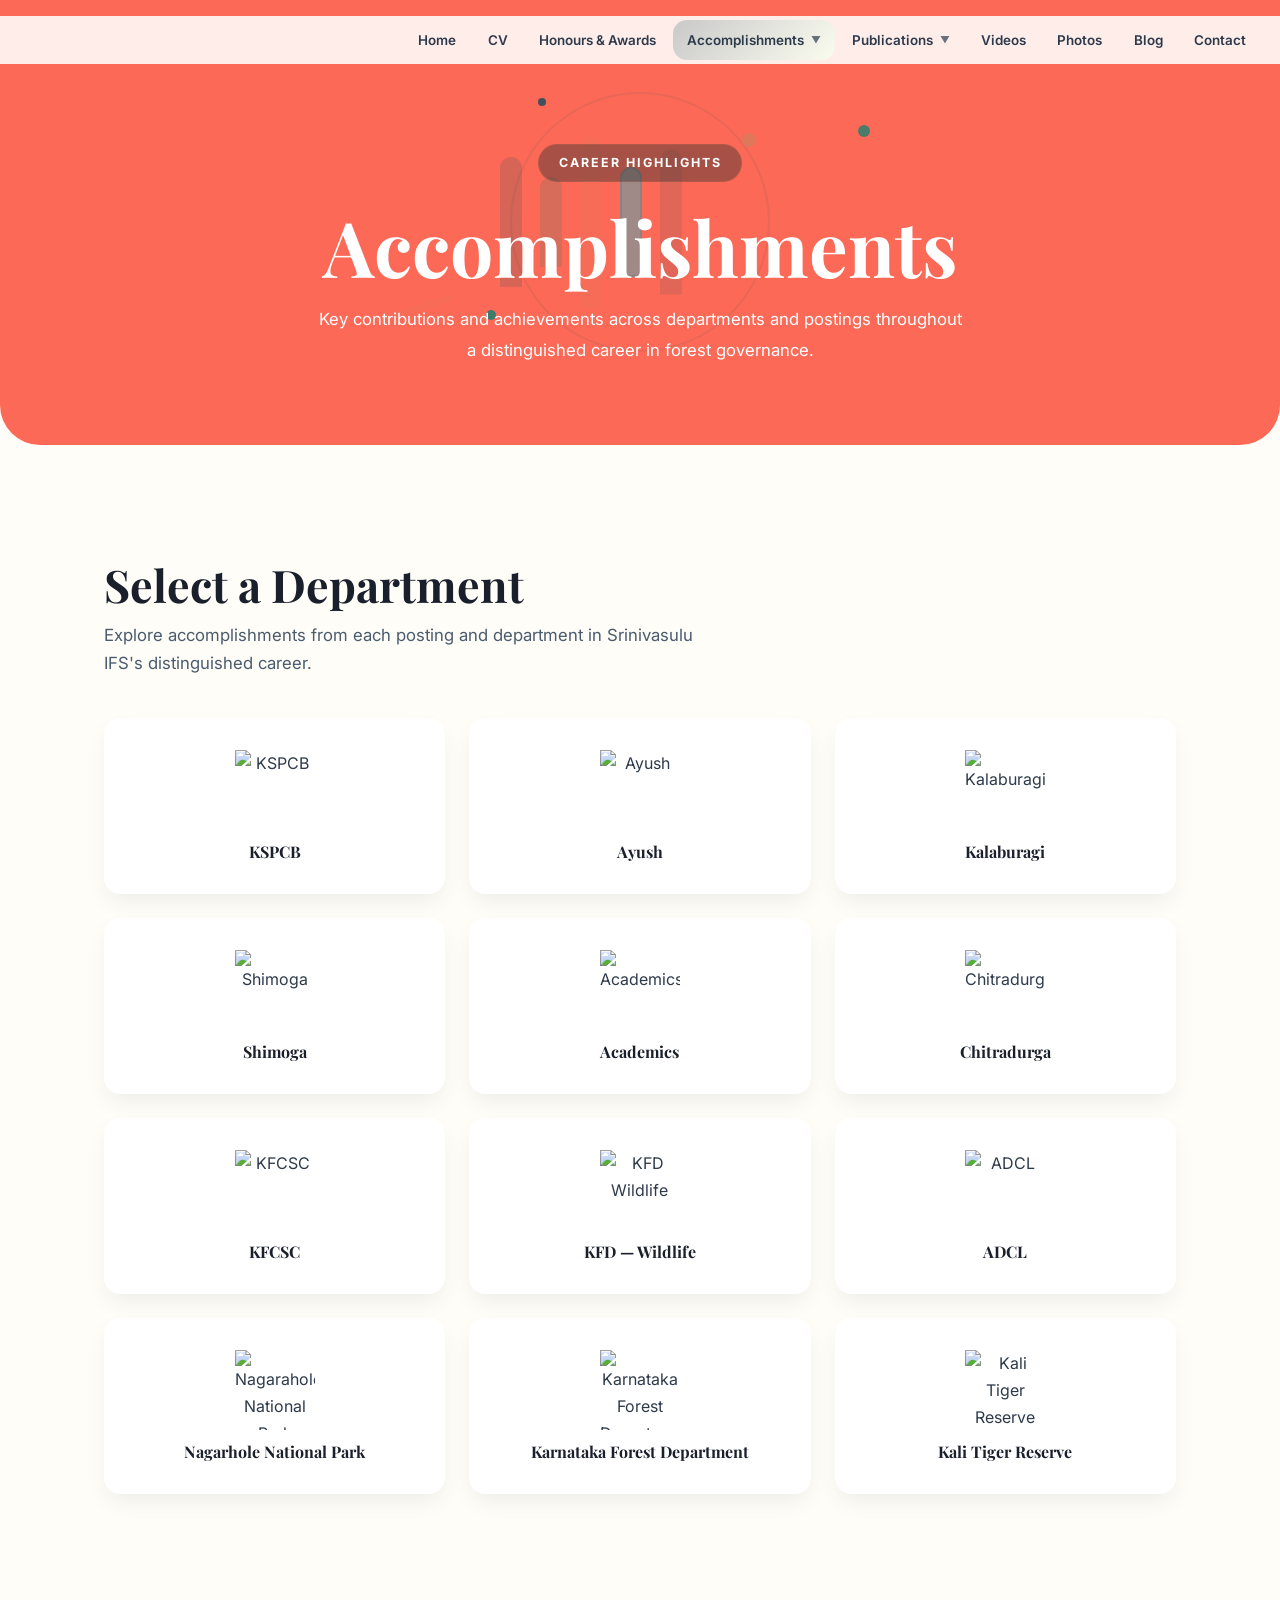
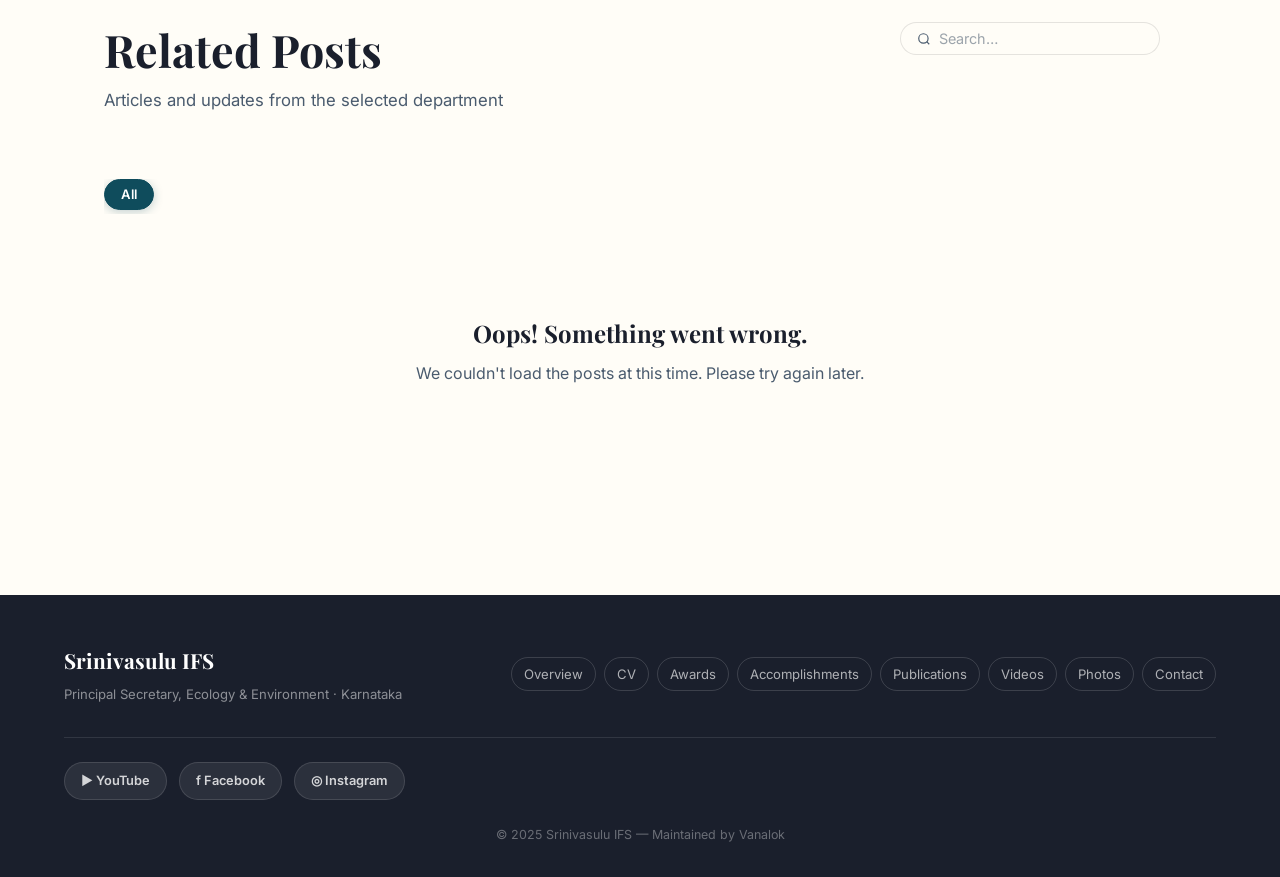
==== accomplishments.html @ c309b33c "Refactor project structure and optimize static assets" ====
<!DOCTYPE html>
<html lang="en">
<head>
<meta charset="UTF-8">
<meta name="viewport" content="width=device-width,initial-scale=1">
<title>Accomplishments — Srinivasulu IFS</title>
<meta name="description" content="Key accomplishments and contributions of Srinivasulu IFS across departments including KFD, AYUSH, KSPCB, and Kali Tiger Reserve.">
<link rel="preconnect" href="https://fonts.googleapis.com">
<link rel="preconnect" href="https://fonts.gstatic.com" crossorigin>
<link href="https://fonts.googleapis.com/css2?family=Inter:opsz,wght@14..32,300;14..32,400;14..32,600;14..32,700&family=Playfair+Display:wght@400;600;700;800&display=swap" rel="stylesheet">
<link rel="stylesheet" href="style.css">
<link rel="stylesheet" href="blog-shared.css">
<style>
/* ── PAGE HERO ─────────────────────────────────────── */
.page-hero {
  position: relative;
  background: var(--cream);
  background-color: var(--sdg-5);
  padding: 9rem 5vw 5rem;
  overflow: hidden;
  border-bottom-left-radius: 40px;
  border-bottom-right-radius: 40px;
  margin-bottom: 2rem;

  display: flex;
  align-items: center;
  justify-content: center;
  text-align: center;
}

/* Content */
.hero-content {
  position: relative;
  z-index: 5;
  max-width: 760px;
  width: 100%;
}

.hero-badge {
  display: inline-block;
  background: rgba(48, 48, 48, 0.411);
  color: white;
  padding: 0.45rem 1.2rem;
  border-radius: 30px;
  font-size: 0.78rem;
  font-weight: 700;
  letter-spacing: 2px;
  text-transform: uppercase;
  margin-bottom: 1.4rem;
  border: 1px solid rgba(217, 122, 92, 0.2);
}

.page-hero h1 {
  font-size: clamp(3rem, 6vw, 5rem);
  color: rgb(255, 255, 255);
  margin-bottom: 1rem;
  line-height: 1.1;
}

.page-hero p {
  color: rgb(255, 255, 255);
  max-width: 650px;
  margin: 0 auto;
  font-size: 1.05rem;
  line-height: 1.8;
}

/* ── Decorative Background ─────────────────────────── */
.hero-decoration {
  position: absolute;
  inset: 0;
  z-index: 1;
  pointer-events: none;
}

/* Center soft circle */
.deco-baseline {
  position: absolute;
  width: 260px;
  height: 260px;
  border: 2px solid rgba(15, 76, 92, 0.08);
  border-radius: 50%;
  top: 50%;
  left: 50%;
  transform: translate(-50%, -50%);
}

/* Bars */
.deco-bar {
  position: absolute;
  bottom: 50%;
  left: 50%;
  width: 22px;
  border-radius: 20px 20px 0 0;
  transform-origin: bottom;
  opacity: 0.9;
}

/* Individual bars */
.deco-bar-a {
  height: 130px;
  background: rgba(15, 76, 92, 0.18);
  transform: translate(-140px, 50%);
}

.deco-bar-b {
  height: 90px;
  background: rgba(30, 127, 110, 0.18);
  transform: translate(-100px, 50%);
}

.deco-bar-c {
  height: 170px;
  background: rgba(217, 122, 92, 0.18);
  transform: translate(-60px, 50%);
}

.deco-bar-d {
  height: 110px;
  background: rgba(145, 145, 145, 0.95);
  border: 2px solid rgba(15, 76, 92, 0.15);
  transform: translate(-20px, 50%);
}

.deco-bar-e {
  height: 145px;
  background: rgba(15, 76, 92, 0.12);
  transform: translate(20px, 50%);
}

/* Dots */
.deco-dot-top {
  position: absolute;
  border-radius: 50%;
}

.deco-dot-top-a {
  width: 14px;
  height: 14px;
  background: rgba(217, 122, 92, 0.85);
  top: 30%;
  left: 58%;
}

.deco-dot-top-b {
  width: 10px;
  height: 10px;
  background: rgba(30, 127, 110, 0.85);
  bottom: 28%;
  left: 38%;
}

.deco-dot-top-c {
  width: 8px;
  height: 8px;
  background: rgba(15, 76, 92, 0.8);
  top: 22%;
  left: 42%;
}

/* Accent line */
.deco-accent-line {
  position: absolute;
  width: 70px;
  height: 6px;
  background: rgba(217, 122, 92, 0.2);
  border-radius: 20px;
  bottom: 30%;
  left: 30%;
  transform: rotate(-18deg);
}

.deco-accent-dot {
  position: absolute;
  width: 12px;
  height: 12px;
  background: rgba(30, 127, 110, 0.8);
  border-radius: 50%;
  top: 28%;
  right: 32%;
}

/* Mobile */
@media (max-width: 900px) {
  .deco-baseline {
    width: 180px;
    height: 180px;
  }

  .deco-bar {
    width: 16px;
  }

  .deco-bar-a {
    height: 90px;
    transform: translate(-90px, 50%);
  }

  .deco-bar-b {
    height: 65px;
    transform: translate(-60px, 50%);
  }

  .deco-bar-c {
    height: 120px;
    transform: translate(-30px, 50%);
  }

  .deco-bar-d {
    height: 75px;
    transform: translate(0px, 50%);
  }

  .deco-bar-e {
    height: 100px;
    transform: translate(30px, 50%);
  }
}

/* ── Cards Section ─────────────────────────────────── */
.cards-section {
  padding: 5rem 0;
  background: var(--cream);
}

.dept-grid {
  display: grid;
  grid-template-columns: repeat(3, 1fr);
  gap: 1.5rem;
  margin-top: 2.5rem;
}

.dept-card {
  background: var(--white);
  border-radius: var(--radius-md);
  box-shadow: var(--shadow-md);
  padding: 2rem 1.5rem;
  text-align: center;
  transition: transform 0.3s, box-shadow 0.3s;
  display: flex;
  flex-direction: column;
  align-items: center;
  gap: 0.75rem;
  cursor: pointer;
  text-decoration: none;
  color: inherit;
  position: relative;
  overflow: hidden;
}

.dept-card::after {
  content: '→';
  position: absolute;
  bottom: 1rem;
  right: 1.25rem;
  color: var(--teal-mid);
  font-size: 1.1rem;
  opacity: 0;
  transform: translateX(-6px);
  transition: 0.3s;
}

.dept-card:hover {
  transform: translateY(-4px);
  box-shadow: var(--shadow-lg);
}

.dept-card:hover::after {
  opacity: 1;
  transform: translateX(0);
}

.dept-logo {
  width: 80px;
  height: 80px;
  object-fit: contain;
}

.dept-card h3 {
  font-size: 1rem;
  color: var(--charcoal);
  margin: 0;
}

/* Responsive */
@media (max-width: 900px) {
  .dept-grid {
    grid-template-columns: repeat(2, 1fr);
  }
}

@media (max-width: 500px) {
  .dept-grid {
    grid-template-columns: 1fr;
  }
}
</style>
</head>
<body>
<div id="page-loader"><div class="loader-dot"></div><div class="loader-dot"></div><div class="loader-dot"></div></div>

<!-- Navigation -->
<div class="nav-wrapper">
  <nav>
    <a href="index.html" class="nav-logo">
      <div class="" style="display: none;">
        <span class="logo-name">Srinivasulu IFS</span>
        <span class="logo-sub">Indian Forest Service</span>
      </div>
    </a>
    <ul class="nav-links">
      <li><a href="index.html">Home</a></li>
      <li><a href="cv.html">CV</a></li>
      <li><a href="awards.html">Honours &amp; Awards</a></li>
      <li class="dropdown">
        <a href="accomplishments.html">Accomplishments</a>
        <ul class="dropdown-menu">
          <li><a href="accomplishments.html?category=kspcb#posts">KSPCB</a></li>
          <li><a href="accomplishments.html?category=ayush#posts">Ayush</a></li>
          <li><a href="accomplishments.html?category=karnataka-forest-department#posts">Karnataka Forest Department</a></li>
          <li><a href="accomplishments.html?category=kali-tiger-reserve#posts">Kali Tiger Reserve</a></li>
          <li><a href="accomplishments.html?category=nagarhole-national-park#posts">Nagarhole National Park</a></li>
          <li><a href="accomplishments.html?category=kalaburagi#posts">Kalaburagi</a></li>
          <li><a href="accomplishments.html?category=chitradurga#posts">Chitradurga</a></li>
          <li><a href="accomplishments.html?category=shimoga#posts">Shimoga</a></li>
          <li><a href="accomplishments.html?category=kfcsc#posts">KFCSC</a></li>
          <li><a href="accomplishments.html?category=academics#posts">Academics</a></li>
          <li><a href="accomplishments.html?category=adcl#posts">ADCL</a></li>
          <li><a href="accomplishments.html?category=ecology-environment#posts">Ecology &amp; Environment</a></li>
        </ul>
      </li>
      <li class="dropdown">
        <a href="publications.html">Publications</a>
        <ul class="dropdown-menu">
          <li><a href="publications.html?category=kspcb">KSPCB</a></li>
          <li><a href="publications.html?category=karnataka-forest-department">Karnataka Forest Department</a></li>
          <li><a href="publications.html?category=kali-tiger-reserve">Kali Tiger Reserve</a></li>
          <li><a href="publications.html?category=nagarhole-national-park">Nagarhole National Park</a></li>
          <li><a href="publications.html?category=academics">Academics</a></li>
          <li><a href="publications.html?category=adcl">ADCL</a></li>
          <li><a href="publications.html?category=ecology-environment">Ecology &amp; Environment</a></li>
        </ul>
      </li>
      <li><a href="videos.html">Videos</a></li>
      <li><a href="photos.html">Photos</a></li>
      <li><a href="blog.html" class="active">Blog</a></li>
      <li><a href="contact.html">Contact</a></li>
    </ul>
    <button class="hamburger" id="hamburger" aria-label="Open menu" aria-expanded="false" aria-controls="mobile-menu">
      <span></span><span></span><span></span>
    </button>
  </nav>
</div>
<div class="menu-overlay" id="menu-overlay" aria-hidden="true"></div>

<div class="mobile-menu" id="mobile-menu" role="dialog" aria-modal="true" aria-label="Navigation menu">
  <div class="drawer-header">
    <div class="drawer-logo">
      <span class="logo-name">Srinivasulu IFS</span>
      <span class="logo-sub">Indian Forest Service</span>
    </div>
    <button class="drawer-close" id="drawer-close" aria-label="Close menu">
      <svg viewBox="0 0 24 24" fill="none"><line x1="18" y1="6" x2="6" y2="18"/><line x1="6" y1="6" x2="18" y2="18"/></svg>
    </button>
  </div>
  <nav class="drawer-nav" aria-label="Mobile navigation">
    <span class="drawer-section-label">Navigation</span>
    <a href="index.html"><span class="dot"></span>Home</a>
    <a href="cv.html"><span class="dot"></span>CV</a>
    <a href="awards.html"><span class="dot"></span>Honours &amp; Awards</a>
    <a href="accomplishments.html"><span class="dot"></span>Accomplishments</a>
    <a href="publications.html"><span class="dot"></span>Publications</a>
    <a href="videos.html"><span class="dot"></span>Videos</a>
    <a href="photos.html"><span class="dot"></span>Photos</a>
    <a href="blog.html" class="active"><span class="dot"></span>Blog</a>
    <a href="contact.html"><span class="dot"></span>Contact</a>
  </nav>
</div>

<div class="page-hero">
  <div class="hero-content">
    <span class="hero-badge reveal">Career Highlights</span>
    <h1 class="reveal">Accomplishments</h1>
    <p class="reveal">Key contributions and achievements across departments and postings throughout a distinguished career in forest governance.</p>
  </div>
  <div class="hero-decoration reveal">
    <div class="deco-baseline"></div>
    <div class="deco-bar deco-bar-a"></div>
    <div class="deco-bar deco-bar-b"></div>
    <div class="deco-bar deco-bar-c"></div>
    <div class="deco-bar deco-bar-d"></div>
    <div class="deco-bar deco-bar-e"></div>
    <div class="deco-dot-top deco-dot-top-a"></div>
    <div class="deco-dot-top deco-dot-top-b"></div>
    <div class="deco-dot-top deco-dot-top-c"></div>
    <div class="deco-accent-line"></div>
    <div class="deco-accent-dot"></div>
  </div>
</div>

<section class="cards-section">
  <div class="container">
    <div class="reveal"><h2 class="section-title">Select a Department</h2><p class="section-subtitle">Explore accomplishments from each posting and department in Srinivasulu IFS's distinguished career.</p></div>
    <div class="dept-grid">
      <a href="?category=kspcb#posts" class="dept-card reveal" data-filter="KSPCB">
        <img src="https://static.wixstatic.com/media/f453f3_4ff3108d8f634e838fab62ca56fffc96~mv2.png" alt="KSPCB" class="dept-logo" loading="lazy" onerror="this.src='https://images.unsplash.com/photo-1448375240586-882707db888b?w=100'">
        <h3>KSPCB</h3>
      </a>
      <a href="?category=ayush#posts" class="dept-card reveal" data-filter="Ayush">
        <img src="https://static.wixstatic.com/media/f453f3_17e9ae17fcef4f208620014a703c4dd0~mv2.png" alt="Ayush" class="dept-logo" loading="lazy" onerror="this.src='https://images.unsplash.com/photo-1512290923902-8a9f81dc236c?w=100'">
        <h3>Ayush</h3>
      </a>
      <a href="?category=kalaburagi#posts" class="dept-card reveal" data-filter="Kalaburagi">
        <img src="https://static.wixstatic.com/media/f453f3_1c1354dbeab64557bcc9d5d6ee0096e6~mv2.png" alt="Kalaburagi" class="dept-logo" loading="lazy" onerror="this.src='https://images.unsplash.com/photo-1448375240586-882707db888b?w=100'">
        <h3>Kalaburagi</h3>
      </a>
      <a href="?category=shimoga#posts" class="dept-card reveal" data-filter="Shimoga">
        <img src="https://static.wixstatic.com/media/f453f3_441ae3bd6cdd4bf2a0e8842c7993c960~mv2.png" alt="Shimoga" class="dept-logo" loading="lazy" onerror="this.src='https://images.unsplash.com/photo-1448375240586-882707db888b?w=100'">
        <h3>Shimoga</h3>
      </a>
      <a href="?category=academics#posts" class="dept-card reveal" data-filter="Academics">
        <img src="https://static.wixstatic.com/media/f453f3_8affe3ef7ad64ffea272c0980e8981e2~mv2.png" alt="Academics" class="dept-logo" loading="lazy" onerror="this.src='https://images.unsplash.com/photo-1448375240586-882707db888b?w=100'">
        <h3>Academics</h3>
      </a>
      <a href="?category=chitradurga#posts" class="dept-card reveal" data-filter="Chitradurga">
        <img src="https://static.wixstatic.com/media/f453f3_acd8279650af4b8088840c01285ff8a5~mv2.png" alt="Chitradurga" class="dept-logo" loading="lazy" onerror="this.src='https://images.unsplash.com/photo-1448375240586-882707db888b?w=100'">
        <h3>Chitradurga</h3>
      </a>
      <a href="?category=kfcsc#posts" class="dept-card reveal" data-filter="KFCSC">
        <img src="https://static.wixstatic.com/media/f453f3_e08ab165d103428989198955bb9d62f3~mv2.png" alt="KFCSC" class="dept-logo" loading="lazy" onerror="this.src='https://images.unsplash.com/photo-1448375240586-882707db888b?w=100'">
        <h3>KFCSC</h3>
      </a>
      <a href="?category=ecology-environment#posts" class="dept-card reveal" data-filter="Ecology &amp; Environment">
        <img src="https://static.wixstatic.com/media/f453f3_aca3d434c40c4d10b761d578c93bcade~mv2.png" alt="KFD Wildlife" class="dept-logo" loading="lazy" onerror="this.src='https://images.unsplash.com/photo-1448375240586-882707db888b?w=100'">
        <h3>KFD — Wildlife</h3>
      </a>
      <a href="?category=adcl#posts" class="dept-card reveal" data-filter="ADCL">
        <img src="https://static.wixstatic.com/media/f453f3_7f56d5d0a9664f56bc7c74743d1a0f55~mv2.png" alt="ADCL" class="dept-logo" loading="lazy" onerror="this.src='https://images.unsplash.com/photo-1448375240586-882707db888b?w=100'">
        <h3>ADCL</h3>
      </a>
      <a href="?category=nagarhole-national-park#posts" class="dept-card reveal" data-filter="Nagarole National Park">
        <img src="https://static.wixstatic.com/media/f453f3_c96fc0f36f1c41d5bf56dbcf33975446~mv2.jpeg" alt="Nagarahole National Park" class="dept-logo" loading="lazy" onerror="this.src='https://images.unsplash.com/photo-1477764250597-debb9487a2f4?w=100'">
        <h3>Nagarhole National Park</h3>
      </a>
      <a href="?category=karnataka-forest-department#posts" class="dept-card reveal" data-filter="Karnataka Forest Department">
        <img src="https://static.wixstatic.com/media/f453f3_904ba0f82df1434ea23d4ac439245283~mv2.png" alt="Karnataka Forest Department" class="dept-logo" loading="lazy" onerror="this.src='https://images.unsplash.com/photo-1448375240586-882707db888b?w=100'">
        <h3>Karnataka Forest Department</h3>
      </a>
      <a href="?category=kali-tiger-reserve#posts" class="dept-card reveal" data-filter="Kali Tiger Reserve">
        <img src="https://static.wixstatic.com/media/f453f3_b2ee6a64c7b44f0aaf414f6e13d7beee~mv2.png" alt="Kali Tiger Reserve" class="dept-logo" loading="lazy" onerror="this.src='https://images.unsplash.com/photo-1477764250597-debb9487a2f4?w=100'">
        <h3>Kali Tiger Reserve</h3>
      </a>
    </div>
  </div>
</section>

<!-- ── Dynamic Blog Posts section ── -->
<section class="blog-section section" id="posts" style="background:var(--cream);">
  <div class="container">
    <div class="section-header-row reveal">
      <div>
        <h2 class="section-title">Related Posts</h2>
        <p class="section-subtitle">Articles and updates from the selected department</p>
      </div>
      <div class="section-header-tools">
        <div class="search-wrap">
          <span class="search-icon" aria-hidden="true">
            <svg width="14" height="14" fill="none" stroke="currentColor" stroke-width="2" viewBox="0 0 24 24"><circle cx="11" cy="11" r="8"/><line x1="21" y1="21" x2="16.65" y2="16.65"/></svg>
          </span>
          <input type="search" id="blogSearch" placeholder="Search…" aria-label="Search posts" autocomplete="off">
        </div>
        <span class="post-count" id="postCount" aria-live="polite"></span>
      </div>
    </div>
    <div class="filter-bar-scroll">
      <div class="filter-bar" id="filterBar" role="group" aria-label="Filter by category"></div>
    </div>
    <div class="blog-grid" id="blogGrid" aria-live="polite"></div>
    <div class="pagination" id="pagination" role="navigation" aria-label="Pagination"></div>
  </div>
</section>

<footer>
  <div class="footer-inner">
    <div class="footer-top">
      <div>
        <div class="footer-logo">Srinivasulu IFS</div>
        <div class="footer-tagline">Principal Secretary, Ecology &amp; Environment · Karnataka</div>
      </div>
      <div class="footer-links">
        <a href="index.html">Overview</a><a href="cv.html">CV</a><a href="awards.html">Awards</a>
        <a href="accomplishments.html">Accomplishments</a><a href="publications.html">Publications</a>
        <a href="videos.html">Videos</a><a href="photos.html">Photos</a><a href="contact.html">Contact</a>
      </div>
    </div>
    <div class="footer-social">
      <a href="https://www.youtube.com/@srinivasifs4051" target="_blank" class="social-btn">▶ YouTube</a>
      <a href="https://www.facebook.com/srinivasulu.krishnamurthy" target="_blank" class="social-btn">f Facebook</a>
      <a href="https://www.instagram.com/sriniforest/" target="_blank" class="social-btn">◎ Instagram</a>
    </div>
    <div class="footer-bottom">© 2025 Srinivasulu IFS — Maintained by Vanalok</div>
  </div>
</footer>
<script src="main.js"></script>
<script src="blog-engine.js"></script>
<script>
  document.addEventListener('DOMContentLoaded', () => {
    BlogEngine.init({
      gridId:       'blogGrid',
      filterBarId:  'filterBar',
      paginationId: 'pagination',
      counterId:    'postCount',
      searchId:     'blogSearch',
      mode:         'section'
    });
  });
</script>
</body>
</html>
---- style.css ----
/* ============================================================
   SRINIVASALU IFS — Shared Design System
   ============================================================ */

@import url('https://fonts.googleapis.com/css2?family=Inter:opsz,wght@14..32,300;14..32,400;14..32,600;14..32,700&family=Playfair+Display:wght@400;600;700;800&display=swap');

:root {
  --teal-deep: #0F4C5C;
  --teal-mid: #1E7F6E;
  --sand: #F4E4C1;
  --terracotta: #e46c47;
  --slate: #2D3A4B;
  --slate-light: #4A5B6E;
  --cream: #FFFDF7;
  --charcoal: #1A1F2C;
  --white: #FFFFFF;
  --shadow-sm: 0 4px 12px rgba(0, 0, 0, 0.06);
  --shadow-md: 0 10px 25px -5px rgba(0, 0, 0, 0.08);
  --shadow-lg: 0 20px 40px -10px rgba(0, 0, 0, 0.12);
  --radius-sm: 8px;
  --radius-md: 16px;
  --radius-lg: 24px;
  --radius-pill: 80px;
  --radius-btn: 40px;
  --transition: 0.3s ease;
}

:root {
  --sdg-1: rgb(229, 36, 59);
  --sdg-2: rgb(221, 166, 58);
  --sdg-3: rgb(76, 159, 56);
  --sdg-4: rgb(197, 25, 45);
  --sdg-5: rgb(252, 105, 86);
  --sdg-6: rgba(90, 195, 221, 0.637);
  --sdg-7: rgb(252, 195, 11);
  --sdg-8: rgb(162, 25, 66);
  --sdg-9: rgb(253, 105, 37);
  --sdg-10: rgb(221, 19, 103);
  --sdg-11: rgb(253, 157, 36);
  --sdg-12: rgb(191, 139, 46);
  --sdg-13: rgb(63, 126, 68);
  --sdg-14: rgb(82, 176, 219);
  --sdg-15: rgb(86, 192, 43);
  --sdg-16: rgb(0, 104, 157);
  --sdg-17: rgb(25, 72, 106);
  --sdg-blue: rgb(0, 173, 232); /* SDG Branding Blue */
}

*,
*::before,
*::after {
  box-sizing: border-box;
  margin: 0;
  padding: 0;
}

html {
  scroll-behavior: smooth;
  font-size: 16px;
}

body {
  font-family: 'Inter', sans-serif;
  background: var(--cream);
  color: var(--slate);
  line-height: 1.7;
  overflow-x: hidden;
}

h1,
h2,
h3,
h4 {
  font-family: 'Playfair Display', serif;
  line-height: 1.25;
  color: var(--charcoal);
}

a {
  text-decoration: none;
  color: inherit;
}

img {
  max-width: 100%;
  display: block;
}

ul {
  list-style: none;
}

/* ---- Page Loader ---- */
#page-loader {
  position: fixed;
  inset: 0;
  background: var(--cream);
  display: flex;
  align-items: center;
  justify-content: center;
  z-index: 9999;
  transition: opacity 0.5s ease;
}

#page-loader.hidden {
  opacity: 0;
  pointer-events: none;
}

.loader-dot {
  width: 12px;
  height: 12px;
  background: var(--teal-deep);
  border-radius: 50%;
  margin: 0 5px;
  animation: bounce 0.8s ease-in-out infinite alternate;
}

.loader-dot:nth-child(2) {
  animation-delay: 0.2s;
}

.loader-dot:nth-child(3) {
  animation-delay: 0.4s;
}

@keyframes bounce {
  from {
    transform: translateY(0);
  }

  to {
    transform: translateY(-14px);
  }
}

/* =========================
   NAVBAR
========================= */

/* Floating pill wrapper */
.nav-wrapper {
  position: fixed;
  top: 1rem;
  left: 50%;
  transform: translateX(-50%);
  width: 100%;
  z-index: 2000;
  transition: top 0.3s ease;
}

nav {
  display: flex;
  align-items: center;
  justify-content: space-between;
  background-color: #ffffffe0;
  height: 3rem;
  padding: 0.75rem 1.25rem;
  position: relative;
  z-index: 2001;
  gap: 1rem;
}

/* =========================
   LOGO
========================= */
.nav-logo {
  display: flex;
  flex-direction: column;
  text-decoration: none;
  flex-shrink: 0;
  line-height: 1.15;
  gap: 1px;
  transition: opacity 0.2s;
}

.nav-logo:hover {
  opacity: 0.78;
}

.nav-logo .logo-name {
  font-family: 'Playfair Display', serif;
  font-size: 1.12rem;
  font-weight: 700;
  color: var(--teal-deep);
  letter-spacing: 0.01em;
  white-space: nowrap;
}

.nav-logo .logo-sub {
  font-size: 0.58rem;
  font-weight: 600;
  letter-spacing: 0.16em;
  text-transform: uppercase;
  color: var(--teal-mid);
  opacity: 0.75;
}

/* =========================
   DESKTOP LINKS
========================= */
.nav-links {
  display: flex;
  align-items: center;
  gap: 0.2rem;
  list-style: none;
}

.nav-links a {
  position: relative;
  display: inline-flex;
  align-items: center;
  padding: 0.52rem 0.88rem;
  font-size: 0.84rem;
  font-weight: 600;
  color: var(--slate);
  text-decoration: none;
  border-radius: 14px;
  white-space: nowrap;
  transition: background 0.22s ease, color 0.22s ease, transform 0.22s ease;
}

.nav-links a:hover {
  background: rgba(15, 76, 92, 0.08);
  color: var(--teal-deep);
  transform: translateY(-1px);
}

.nav-links a.active {
  background: linear-gradient(135deg, #c9c9c9, #fafcef);
}

/* =========================
   DROPDOWN
========================= */
.dropdown {
  position: relative;
}

.dropdown>a::after {
  content: '▼';
  font-size: 0.6rem;
  margin-left: 0.4rem;
  opacity: 0.7;
}

.dropdown-menu {
  position: absolute;
  top: 100%;
  left: 0;
  background: var(--white);
  min-width: 240px;
  box-shadow: var(--shadow-lg);
  border-radius: var(--radius-sm);
  padding: 0.5rem 0;
  opacity: 0;
  visibility: hidden;
  transform: translateY(10px);
  transition: opacity 0.3s ease, transform 0.3s ease, visibility 0.3s;
  z-index: 2005;
  display: flex;
  flex-direction: column;
}

.dropdown:hover .dropdown-menu {
  opacity: 1;
  visibility: visible;
  transform: translateY(0);
}

.dropdown-menu li {
  width: 100%;
}

.dropdown-menu a {
  padding: 0.6rem 1.2rem;
  width: 100%;
  border-radius: 0;
  display: block;
  font-size: 0.85rem;
  color: var(--slate);
  font-weight: 500;
  transition: background 0.2s, color 0.2s;
}

.dropdown-menu a::after {
  display: none;
  /* Hide the arrow for sub-menu items if any */
}

.dropdown-menu a:hover {
  background: rgba(15, 76, 92, 0.05);
  color: var(--teal-deep);
  transform: none;
  box-shadow: none;
}

/* =========================
   HAMBURGER
========================= */
.hamburger {
  display: none;
  position: relative;
  z-index: 2002;
  width: 44px;
  height: 44px;
  border: 1.5px solid rgba(15, 76, 92, 0.18);
  border-radius: 14px;
  background: rgba(255, 255, 255, 0.7);
  align-items: center;
  justify-content: center;
  flex-direction: column;
  gap: 5px;
  cursor: pointer;
  transition: background 0.2s, border-color 0.2s, box-shadow 0.2s;
  -webkit-tap-highlight-color: transparent;
  outline: none;
  flex-shrink: 0;
}

.hamburger:hover {
  background: rgba(255, 255, 255, 0.95);
  border-color: rgba(15, 76, 92, 0.3);
  box-shadow: 0 2px 10px rgba(15, 76, 92, 0.1);
}

.hamburger span {
  display: block;
  height: 2px;
  background: var(--teal-deep);
  border-radius: 999px;
  transition: transform 0.3s ease, opacity 0.25s ease, width 0.25s ease;
  transform-origin: center;
}

.hamburger span:nth-child(1) {
  width: 20px;
}

.hamburger span:nth-child(2) {
  width: 13px;
}

.hamburger span:nth-child(3) {
  width: 20px;
}

/* X state — uses .active (matching main.js) */
.hamburger.active span:nth-child(1) {
  transform: translateY(7px) rotate(45deg);
  width: 20px;
}

.hamburger.active span:nth-child(2) {
  opacity: 0;
  width: 0;
}

.hamburger.active span:nth-child(3) {
  transform: translateY(-7px) rotate(-45deg);
  width: 20px;
}

@media (max-width: 1100px) {
  .nav-wrapper {
    background: transparent;
    backdrop-filter: none;
  }
  
   nav {
    background: transparent;
    box-shadow: none;
  }

  .nav-links {
    display: none;
  }

  .hamburger {
    display: flex;
  }
}

/* =========================================================
   MOBILE DRAWER
========================================================= */

/* Overlay */

.menu-overlay {
  position: fixed;
  inset: 0;

  background: rgba(0, 0, 0, 0.45);

  opacity: 0;
  visibility: hidden;

  transition: 0.3s ease;

  z-index: 2998;
}

.menu-overlay.open {
  opacity: 1;
  visibility: visible;
}

/* Drawer */

.mobile-menu {
  position: fixed;
  top: 0;
  right: 0;
  width: 320px;
  max-width: 85vw;
  height: 100vh;
  background: linear-gradient(
    180deg,
    #0f4c5c 0%,
    #123844 100%
  );
  z-index: 2999;
  display: flex;
  align-items: flex-start;
  flex-direction: column;
  pointer-events: none;
  transform: translateX(100%);

  transition: transform 0.35s ease;

  overflow-y: auto;
}

/* Open */

.mobile-menu.open {
  transform: translateX(0);
  pointer-events: auto;
}

/* =========================================================
   HEADER
========================================================= */

.drawer-header {
  width: 100%;
  display: flex;
  align-items: center;
  justify-content: space-between;

  padding: 1.4rem;

  border-bottom:
    1px solid rgba(255, 255, 255, 0.08);
}

/* Logo */

.drawer-logo {
  display: flex;
  flex-direction: column;
}

.drawer-logo .logo-name {
  font-family: 'Playfair Display', serif;

  font-size: 1.1rem;
  font-weight: 700;

  color: white;
}

.drawer-logo .logo-sub {
  font-size: 0.58rem;

  letter-spacing: 0.18em;
  text-transform: uppercase;

  color: rgba(255, 255, 255, 0.65);
}

/* =========================================================
   CLOSE BUTTON
========================================================= */

.drawer-close {
  width: 38px;
  height: 38px;

  border: none;

  border-radius: 10px;

  background: rgba(255, 255, 255, 0.08);

  display: flex;
  align-items: center;
  justify-content: center;

  cursor: pointer;

  transition: background 0.2s ease;
}

.drawer-close:hover {
  background: rgba(255, 255, 255, 0.15);
}

.drawer-close svg {
  width: 16px;
  height: 16px;

  stroke: white;
  stroke-width: 2;

  fill: none;
}

/* =========================================================
   NAVIGATION
========================================================= */

.drawer-nav {
  display: flex;
  flex-direction: column;
  width: 100%;
  padding: 1rem;
  align-items: stretch;
  justify-content: flex-start;
  text-align: left;
  gap: 0.35rem;
}

/* Hide Label */

.drawer-section-label {
  display: none;
}

/* Links */

.drawer-nav > a {
  display: flex;
  align-items: center;
  width: 100%;
  justify-content: flex-start;
  gap: 0.8rem;
  padding: 1rem;
  border-radius: 12px;
  text-decoration: none;
  color: rgba(255, 255, 255, 0.82);
  font-size: 0.95rem;
  font-weight: 500;
  transition:
    background 0.2s ease,
    color 0.2s ease,
    transform 0.2s ease;
}

/* Hover */

.drawer-nav > a:hover {
  background: rgba(255, 255, 255, 0.08);

  color: white;

  transform: translateX(3px);
}

/* Active */

.drawer-nav > a.active {
  background: rgba(255, 255, 255, 0.12);

  color: white;
}

/* =========================================================
   SCROLLBAR
========================================================= */

.drawer-nav::-webkit-scrollbar {
  width: 4px;
}

.drawer-nav::-webkit-scrollbar-thumb {
  background: rgba(255, 255, 255, 0.12);
}

/* =========================================================
   BODY LOCK
========================================================= */

body.menu-open {
  overflow: hidden;
}

/* ---- Footer ---- */
footer {
  background: var(--charcoal);
  color: rgba(255, 255, 255, 0.7);
  padding: 3rem 5vw 2rem;
}

.footer-inner {
  max-width: 1200px;
  margin: 0 auto;
}

.footer-top {
  display: flex;
  flex-wrap: wrap;
  gap: 1.5rem;
  justify-content: space-between;
  align-items: center;
  padding-bottom: 2rem;
  border-bottom: 1px solid rgba(255, 255, 255, 0.1);
}

.footer-logo {
  font-family: 'Playfair Display', serif;
  font-size: 1.3rem;
  color: var(--white);
  font-weight: 700;
}

.footer-tagline {
  font-size: 0.82rem;
  color: rgba(255, 255, 255, 0.5);
  margin-top: 0.25rem;
}

.footer-links {
  display: flex;
  flex-wrap: wrap;
  gap: 0.5rem;
}

.footer-links a {
  font-size: 0.82rem;
  color: rgba(255, 255, 255, 0.65);
  padding: 0.3rem 0.75rem;
  border: 1px solid rgba(255, 255, 255, 0.15);
  border-radius: 30px;
  transition: var(--transition);
}

.footer-links a:hover {
  background: var(--teal-deep);
  color: var(--white);
  border-color: var(--teal-deep);
}

.footer-social {
  display: flex;
  gap: 0.75rem;
  margin-top: 1.5rem;
  flex-wrap: wrap;
}

.social-btn {
  display: inline-flex;
  align-items: center;
  gap: 0.4rem;
  padding: 0.45rem 1rem;
  border-radius: var(--radius-btn);
  background: rgba(255, 255, 255, 0.08);
  color: rgba(255, 255, 255, 0.8);
  font-size: 0.8rem;
  font-weight: 600;
  border: 1px solid rgba(255, 255, 255, 0.12);
  transition: var(--transition);
}

.social-btn:hover {
  background: var(--teal-mid);
  color: var(--white);
}

.footer-bottom {
  margin-top: 1.5rem;
  font-size: 0.78rem;
  text-align: center;
  color: rgba(255, 255, 255, 0.35);
}

/* ---- Shared Utilities ---- */
.container {
  max-width: 1200px;
  margin: 0 auto;
  padding: 0 5vw;
}

.section {
  padding: 5rem 0;
}

.section-sm {
  padding: 3rem 0;
}

.section-tag {
  display: inline-block;
  background: var(--teal-deep);
  color: var(--white);
  font-size: 0.68rem;
  font-weight: 700;
  letter-spacing: 1.5px;
  text-transform: uppercase;
  padding: 0.35rem 0.9rem;
  border-radius: 30px;
  margin-bottom: 1rem;
}

.section-title {
  font-size: clamp(1.8rem, 3.5vw, 2.8rem);
  margin-bottom: 0.5rem;
  color: var(--charcoal);
}

.section-subtitle {
  font-size: 1.05rem;
  color: var(--slate-light);
  max-width: 600px;
  margin-bottom: 2.5rem;
}

/* Buttons */
.btn {
  display: inline-flex;
  align-items: center;
  gap: 0.4rem;
  padding: 0.75rem 1.75rem;
  border-radius: var(--radius-btn);
  font-weight: 600;
  font-size: 0.9rem;
  cursor: pointer;
  transition: transform var(--transition), box-shadow var(--transition), background var(--transition);
  border: 2px solid transparent;
}

.btn:hover {
  transform: translateY(-3px);
  box-shadow: var(--shadow-md);
}

.btn-primary {
  background: var(--teal-deep);
  color: var(--white);
  border-color: var(--teal-deep);
}

.btn-primary:hover {
  background: var(--teal-mid);
  border-color: var(--teal-mid);
}

.btn-outline {
  background: transparent;
  color: var(--teal-deep);
  border-color: var(--teal-deep);
}

.btn-outline:hover {
  background: var(--teal-deep);
  color: var(--white);
}

.btn-white {
  background: var(--white);
  color: var(--teal-deep);
  border-color: var(--white);
}

/* Cards */
.card {
  background: var(--white);
  border-radius: var(--radius-md);
  box-shadow: var(--shadow-md);
  overflow: hidden;
  transition: transform var(--transition), box-shadow var(--transition);
}

.card:hover {
  transform: translateY(-4px);
  box-shadow: var(--shadow-lg);
}

.card-body {
  padding: 1.5rem;
}

/* Scroll Reveal */
.reveal {
  opacity: 0;
  transform: translateY(20px);
  transition: opacity 0.5s ease, transform 0.5s ease;
}

.reveal.visible {
  opacity: 1;
  transform: translateY(0);
}

/* Grid helpers */
.grid-2 {
  display: grid;
  grid-template-columns: repeat(2, 1fr);
  gap: 1.5rem;
}

.grid-3 {
  display: grid;
  grid-template-columns: repeat(3, 1fr);
  gap: 1.5rem;
}

.grid-4 {
  display: grid;
  grid-template-columns: repeat(4, 1fr);
  gap: 1.5rem;
}

/* Dark strip */
.strip-dark {
  background: var(--teal-deep);
  color: var(--white);
  padding: 4rem 5vw;
  text-align: center;
}

.strip-dark h2 {
  font-family: 'Playfair Display', serif;
  color: var(--sand);
  font-size: clamp(1.5rem, 3vw, 2.4rem);
  margin-bottom: 1rem;
}

.strip-dark p {
  color: rgba(255, 255, 255, 0.75);
  font-size: 1.05rem;
}

/* highlights - card grid */
.highlights-grid{
  display: grid; grid-template-columns: repeat(4,1fr); gap: 1.8rem;
}
.highlight-card{
  background: white; border-radius: 24px; padding: 2rem 1.5rem;
  box-shadow: var(--shadow-sm); transition: var(--transition);
  border: 1px solid rgba(0,0,0,0.03);
}
.highlight-card:hover{transform: translateY(-8px); box-shadow: var(--shadow-md);}
.highlight-icon{
  width: 56px; height: 56px; background: var(--sand); border-radius: 20px;
  display: flex; align-items: center; justify-content: center;
  margin-bottom: 1.5rem; font-size: 1.6rem;
}
.highlight-number{
  font-family:'Playfair Display', serif; font-size: 2.2rem;
  font-weight: 800; color: var(--teal-deep); margin-bottom: 0.3rem;
}
.highlight-title{font-weight: 700; margin-bottom: 0.5rem;}
.highlight-desc{font-size: 0.85rem; color: var(--slate-light); line-height: 1.5;}

/* Vertical Timeline */
.timeline-vertical {
  position: relative;
  border-left: 1px solid #D1D5DB; /* light grey line */
  padding-left: 2.5rem;
  margin-top: 0.5rem;
}
.timeline-item-v {
  position: relative;
  margin-bottom: 2.5rem;
}
.timeline-item-v:last-child {
  margin-bottom: 0;
}
.timeline-dot {
  position: absolute;
  left: -2.85rem; /* Center the dot on the border */
  top: 0.15rem;
  width: 10px;
  height: 10px;
  background: var(--teal-mid);
  border-radius: 50%;
  border: 3px solid var(--cream);
  box-sizing: content-box;
}
.timeline-tag {
  font-size: 0.65rem;
  font-weight: 800;
  color: var(--terracotta);
  letter-spacing: 1px;
  text-transform: uppercase;
  margin-bottom: 0.3rem;
}
.timeline-role {
  font-size: 1.05rem;
  font-weight: 800;
  color: var(--charcoal);
  margin-bottom: 0.4rem;
}
.timeline-desc {
  font-size: 0.85rem;
  color: var(--slate-light);
  line-height: 1.5;
}

/* Logo Marquee */
.logo-marquee-wrapper {
  overflow: hidden;
  white-space: nowrap;
  width: 100%;
  position: relative;
  display: flex;
}
.logo-marquee {
  display: flex;
  animation: marquee 30s linear infinite;
  gap: 3rem;
  padding-right: 3rem;
  will-change: transform;
}
.logo-marquee-wrapper:hover .logo-marquee {
  animation-play-state: paused;
}
.logo-tile {
  display: flex;
  flex-direction: column;
  align-items: center;
  gap: 1rem;
  transition: transform 0.3s ease;
  cursor: pointer;
}
.logo-tile:hover {
  transform: translateY(-5px);
}
.logo-tile img {
  width: 90px;
  height: 90px;
  object-fit: contain;
  border-radius: 50%;
  background: white;
  padding: 10px;
  box-shadow: 0 4px 15px rgba(0,0,0,0.06);
}
.logo-tile span {
  font-size: 0.85rem;
  font-weight: 600;
  color: var(--charcoal);
}

@keyframes marquee {
  0% { transform: translateX(0); }
  100% { transform: translateX(-100%); }
}

/* Timeline Slider */
.slider-wrapper {
  position: relative;
  display: flex;
  align-items: center;
  margin-top: 2rem;
}
.timeline-scroll {
  display: flex;
  overflow-x: hidden;
  scroll-behavior: smooth;
  gap: 1.5rem;
  padding: 1rem 0;
  width: 100%;
}
.tl-card {
  flex: 0 0 calc(33.333% - 1rem);
  min-width: 280px;
  background: white;
  border-radius: 20px;
  padding: 1.8rem;
  box-shadow: var(--shadow-sm);
  border: 1px solid rgba(0,0,0,0.04);
  transition: transform 0.3s ease, box-shadow 0.3s ease;
  user-select: none;
}
.tl-card:hover {
  transform: translateY(-5px);
  box-shadow: var(--shadow-md);
}
.tl-year {
  font-size: 0.75rem;
  font-weight: 800;
  color: var(--terracotta);
  text-transform: uppercase;
  letter-spacing: 1px;
  margin-bottom: 0.5rem;
}
.tl-role {
  font-size: 1.1rem;
  font-weight: 800;
  color: var(--teal-deep);
  margin-bottom: 0.5rem;
}
.tl-desc {
  font-size: 0.85rem;
  color: var(--slate-light);
  line-height: 1.5;
}
.slider-btn {
  background: white;
  border: none;
  width: 44px;
  height: 44px;
  border-radius: 50%;
  display: flex;
  align-items: center;
  justify-content: center;
  box-shadow: 0 4px 15px rgba(0,0,0,0.1);
  cursor: pointer;
  color: var(--teal-deep);
  font-size: 1.2rem;
  position: absolute;
  top: 50%;
  transform: translateY(-50%);
  z-index: 10;
  transition: background 0.3s ease, color 0.3s ease;
}
.slider-btn:hover {
  background: var(--teal-deep);
  color: white;
}
.slider-btn.prev-btn { left: -22px; }
.slider-btn.next-btn { right: -22px; }

/* ---- Responsive ---- */
/* nav-links/hamburger responsive handled in nav block above */
@media (max-width: 900px) {
  .grid-4,
  .highlights-grid {
    grid-template-columns: repeat(2, 1fr);
  }
  .tl-card {
    flex: 0 0 calc(50% - 0.75rem);
  }

  .grid-3 {
    grid-template-columns: repeat(2, 1fr);
  }
}

@media (max-width: 600px) {

  .grid-2,
  .grid-3,
  .grid-4,
  .highlights-grid {
    grid-template-columns: 1fr;
  }
  
  .tl-card {
    flex: 0 0 100%;
    min-width: unset;
  }
  .slider-btn.prev-btn { left: -10px; }
  .slider-btn.next-btn { right: -10px; }
  
  .logo-tile img { width: 70px; height: 70px; }
  .logo-marquee { gap: 2rem; padding-right: 2rem; animation-duration: 20s; }

  nav {
    padding: 0.65rem 1.25rem;
  }

  .section {
    padding: 3.5rem 0;
  }
}
---- blog-shared.css ----
/* ── Blog Page Hero ─────────────────────────────────────── */
.blog-page-hero {
  position: relative;
  background: var(--cream);
  background-color:var(--sdg-6);
  padding: 9rem 5vw 5rem;
  width: 100%;
  overflow: hidden;
  border-bottom-left-radius: 40px;
  border-bottom-right-radius: 40px;
  margin-bottom: 0;

  display: flex;
  align-items: center;
  justify-content: center;
  text-align: center;
}

/* Content */
.blog-hero-content {
  position: relative;
  z-index: 3;
  max-width: 760px;
  width: 100%;
}

.blog-hero-content .hero-badge {
  display: inline-block;
  background: rgba(30, 127, 110, 0.1);
  color: var(--teal-mid);
  padding: 0.4rem 1.2rem;
  border-radius: 30px;
  font-size: 0.78rem;
  font-weight: 700;
  letter-spacing: 2px;
  text-transform: uppercase;
  margin-bottom: 1.25rem;
  border: 1px solid rgba(30, 127, 110, 0.2);
}

.blog-hero-content h1 {
  font-size: clamp(3rem, 6vw, 5rem);
  color: var(--charcoal);
  margin-bottom: 1rem;
  line-height: 1.1;
}

.blog-hero-content p {
  color: var(--slate-light);
  font-size: 1.05rem;
  line-height: 1.8;
  max-width: 650px;
  margin: 0 auto;
}

/* Decorative Shapes Behind */
.blog-hero-deco {
  position: absolute;
  inset: 0;
  z-index: 1;
  pointer-events: none;
}

/* Shapes */
.deco-leaf {
  position: absolute;
  border-radius: 50% 0 50% 0;
  filter: blur(1px);
}

.deco-leaf-1 {
  width: 140px;
  height: 140px;
  background: rgba(30, 127, 110, 0.12);
  top: 20%;
  left: 32%;
  transform: rotate(-20deg);
}

.deco-leaf-2 {
  width: 100px;
  height: 100px;
  background: rgba(217, 122, 92, 0.12);
  bottom: 20%;
  right: 32%;
  transform: rotate(30deg);
}

.deco-ring-hero {
  position: absolute;
  width: 220px;
  height: 220px;
  border: 2px solid rgba(15, 76, 92, 0.12);
  border-radius: 50%;
  top: 50%;
  left: 50%;
  transform: translate(-50%, -50%);
}

.deco-dot-h1 {
  position: absolute;
  width: 16px;
  height: 16px;
  background: var(--teal-deep);
  border-radius: 50%;
  top: 28%;
  left: 58%;
}

.deco-dot-h2 {
  position: absolute;
  width: 10px;
  height: 10px;
  background: var(--terracotta);
  border-radius: 50%;
  bottom: 30%;
  left: 40%;
}

/* Mobile */
@media (max-width: 900px) {
  .blog-page-hero {
    padding: 8rem 5vw 4rem;
  }

  .blog-hero-content h1 {
    font-size: 3rem;
  }

  .deco-ring-hero {
    width: 170px;
    height: 170px;
  }
}

/* ── Toolbar (search + count) ────────────────────────────── */
.blog-toolbar {
  background: var(--white);
  border-bottom: 1px solid rgba(0, 0, 0, 0.06);
  padding: 1rem 0;
  position: sticky;
  top: 7rem;
  z-index: 100;
}

.toolbar-inner {
  display: flex;
  align-items: center;
  justify-content: space-between;
  gap: 1rem;
  flex-wrap: wrap;
}

.search-wrap {
  display: flex;
  align-items: center;
  gap: 0.5rem;
  background: var(--cream);
  border: 1px solid rgba(0, 0, 0, 0.1);
  border-radius: 30px;
  padding: 0.45rem 1rem;
  flex: 1;
  max-width: 400px;
  transition: border-color 0.2s, box-shadow 0.2s;
}

.search-wrap:focus-within {
  border-color: var(--teal-mid);
  box-shadow: 0 0 0 3px rgba(30, 127, 110, 0.1);
}

.search-icon { color: var(--slate-light); display: flex; }

.search-wrap input {
  border: none;
  background: transparent;
  outline: none;
  font-family: 'Inter', sans-serif;
  font-size: 0.9rem;
  color: var(--slate);
  width: 100%;
}

.search-wrap input::placeholder { color: rgba(74, 91, 110, 0.55); }

.post-count {
  font-size: 0.82rem;
  font-weight: 600;
  color: var(--slate-light);
  white-space: nowrap;
  flex-shrink: 0;
}

/* ── Section header row (used in accomplishments) ───────── */
.section-header-row {
  display: flex;
  align-items: flex-start;
  justify-content: space-between;
  gap: 1.5rem;
  margin-bottom: 1.5rem;
  flex-wrap: wrap;
}

.section-header-tools {
  display: flex;
  align-items: center;
  gap: 1rem;
  flex-wrap: wrap;
  flex-shrink: 0;
}

.section-header-tools .search-wrap {
  max-width: 260px;
}

/* ── Filter Pills ────────────────────────────────────────── */
.filter-section {
  background: var(--white);
  padding: 0.75rem 0 1rem;
  border-bottom: 1px solid rgba(0, 0, 0, 0.05);
}

.filter-bar-scroll {
  overflow-x: auto;
  padding-bottom: 4px;
  -webkit-overflow-scrolling: touch;
  scrollbar-width: none;
}

.filter-bar-scroll::-webkit-scrollbar { display: none; }

.filter-bar {
  display: flex;
  gap: 0.5rem;
  flex-wrap: nowrap;
  white-space: nowrap;
  min-width: max-content;
}

.filter-btn {
  display: inline-flex;
  align-items: center;
  gap: 0.3rem;
  padding: 0.42rem 1rem;
  border-radius: 30px;
  border: 1.5px solid rgba(15, 76, 92, 0.2);
  background: transparent;
  color: var(--slate);
  font-family: 'Inter', sans-serif;
  font-size: 0.82rem;
  font-weight: 600;
  cursor: pointer;
  transition: all 0.2s ease;
  white-space: nowrap;
  flex-shrink: 0;
}

.filter-btn:hover {
  border-color: var(--teal-mid);
  color: var(--teal-deep);
  background: rgba(30, 127, 110, 0.05);
}

.filter-btn.active {
  background: var(--teal-deep);
  border-color: var(--teal-deep);
  color: var(--white);
  box-shadow: 0 2px 10px rgba(15, 76, 92, 0.25);
}

/* ── Blog Grid ────────────────────────────────────────────  */
.blog-section {
  padding: 3rem 0 5rem;
  background: var(--cream);
}

.blog-grid {
  display: grid;
  grid-template-columns: repeat(auto-fill, minmax(290px, 1fr));
  gap: 1.75rem;
  margin-top: 1.5rem;
}

/* ── Blog Card ─────────────────────────────────────────── */
.b-card {
  background: var(--white);
  border-radius: var(--radius-md);
  box-shadow: var(--shadow-sm);
  overflow: hidden;
  display: flex;
  flex-direction: column;
  transition: transform 0.3s ease, box-shadow 0.3s ease;
  text-decoration: none;
  color: inherit;
  cursor: pointer;
  position: relative;
}

.b-card:hover {
  transform: translateY(-4px);
  box-shadow: var(--shadow-md);
}

.b-card-img {
  height: 190px;
  overflow: hidden;
  background: var(--cream);
  position: relative;
}

.b-card-img img {
  width: 100%;
  height: 100%;
  object-fit: cover;
  transition: transform 0.45s ease;
}

.b-card:hover .b-card-img img {
  transform: scale(1.05);
}

.b-card-body {
  padding: 1.35rem 1.5rem 1.5rem;
  display: flex;
  flex-direction: column;
  flex: 1;
}

.b-tag {
  display: inline-block;
  background: rgba(244, 228, 193, 0.7);
  color: var(--teal-deep);
  font-size: 0.68rem;
  font-weight: 700;
  padding: 0.22rem 0.7rem;
  border-radius: 20px;
  margin-bottom: 0.7rem;
  text-transform: uppercase;
  letter-spacing: 0.6px;
  align-self: flex-start;
}

.b-card-title {
  font-family: 'Playfair Display', serif;
  font-size: 1.05rem;
  color: var(--charcoal);
  line-height: 1.45;
  margin-bottom: 0.65rem;
}

.b-excerpt {
  font-size: 0.87rem;
  color: var(--slate-light);
  line-height: 1.65;
  flex: 1;
  margin-bottom: 1.2rem;
  display: -webkit-box;
  -webkit-line-clamp: 3;
  -webkit-box-orient: vertical;
  overflow: hidden;
}

.b-card-foot {
  display: flex;
  align-items: center;
  justify-content: space-between;
  margin-top: auto;
  border-top: 1px solid rgba(0, 0, 0, 0.05);
  padding-top: 0.85rem;
}

.b-date {
  font-size: 0.78rem;
  color: var(--slate-light);
  display: flex;
  align-items: center;
  gap: 0.3rem;
}

.b-read-time {
  font-size: 0.78rem;
  color: var(--slate-light);
}

.b-read-more {
  font-size: 0.82rem;
  font-weight: 700;
  color: var(--teal-deep);
  display: inline-flex;
  align-items: center;
  gap: 0.3rem;
  transition: gap 0.2s;
}

.b-card:hover .b-read-more { gap: 0.55rem; }

/* ── Skeleton loading ──────────────────────────────────── */
.b-skeleton {
  background: var(--white);
  border-radius: var(--radius-md);
  overflow: hidden;
  box-shadow: var(--shadow-sm);
}

.skeleton-img {
  height: 190px;
  background: linear-gradient(90deg, #f0f0f0 25%, #e8e8e8 50%, #f0f0f0 75%);
  background-size: 200% 100%;
  animation: shimmer 1.5s infinite;
}

.skeleton-body { padding: 1.35rem 1.5rem; }

.skeleton-line {
  height: 12px;
  border-radius: 6px;
  background: linear-gradient(90deg, #f0f0f0 25%, #e8e8e8 50%, #f0f0f0 75%);
  background-size: 200% 100%;
  animation: shimmer 1.5s infinite;
  margin-bottom: 0.75rem;
}

.skeleton-line.short { width: 45%; }
.skeleton-line.medium { width: 70%; }
.skeleton-line.long { width: 90%; }

@keyframes shimmer {
  0% { background-position: 200% 0; }
  100% { background-position: -200% 0; }
}

/* ── Empty / Error States ─────────────────────────────── */
.blog-empty {
  grid-column: 1 / -1;
  text-align: center;
  padding: 5rem 2rem;
  color: var(--slate-light);
}

.blog-empty h3 {
  font-size: 1.5rem;
  margin-bottom: 0.75rem;
  color: var(--charcoal);
}

.blog-empty p { font-size: 1rem; }

/* ── Pagination ─────────────────────────────────────────── */
.pagination {
  display: flex;
  align-items: center;
  justify-content: center;
  gap: 0.4rem;
  margin-top: 3rem;
  flex-wrap: wrap;
}

.page-btn {
  display: inline-flex;
  align-items: center;
  justify-content: center;
  min-width: 38px;
  height: 38px;
  padding: 0 0.6rem;
  border-radius: 10px;
  border: 1.5px solid rgba(15, 76, 92, 0.18);
  background: var(--white);
  color: var(--slate);
  font-family: 'Inter', sans-serif;
  font-size: 0.87rem;
  font-weight: 600;
  cursor: pointer;
  transition: all 0.2s ease;
  box-shadow: var(--shadow-sm);
}

.page-btn:hover:not(:disabled) {
  border-color: var(--teal-mid);
  color: var(--teal-deep);
  background: rgba(30, 127, 110, 0.04);
}

.page-btn.active {
  background: var(--teal-deep);
  border-color: var(--teal-deep);
  color: var(--white);
  box-shadow: 0 3px 12px rgba(15, 76, 92, 0.25);
}

.page-btn:disabled {
  opacity: 0.4;
  cursor: not-allowed;
}

.page-ellipsis {
  padding: 0 0.3rem;
  color: var(--slate-light);
  font-size: 0.9rem;
  letter-spacing: 0.1em;
}

/* ── Post Page ──────────────────────────────────────────── */
.post-main {
  padding: 8rem 0 5rem;
  min-height: 60vh;
}

.post-container {
  max-width: 780px;
  margin: 0 auto;
}

.post-back-btn {
  display: inline-flex;
  align-items: center;
  gap: 0.5rem;
  font-size: 0.85rem;
  font-weight: 600;
  color: var(--teal-deep);
  background: rgba(15, 76, 92, 0.06);
  padding: 0.55rem 1.1rem;
  border-radius: 30px;
  margin-bottom: 2.5rem;
  transition: all 0.2s;
  text-decoration: none;
}

.post-back-btn:hover {
  background: rgba(15, 76, 92, 0.12);
  gap: 0.75rem;
}

.post-cats {
  display: flex;
  flex-wrap: wrap;
  gap: 0.5rem;
  margin-bottom: 1.2rem;
}

.post-cat-tag {
  display: inline-block;
  background: rgba(244, 228, 193, 0.8);
  color: var(--teal-deep);
  font-size: 0.7rem;
  font-weight: 700;
  padding: 0.25rem 0.75rem;
  border-radius: 20px;
  text-transform: uppercase;
  letter-spacing: 0.6px;
}

.post-title {
  font-size: clamp(1.8rem, 4vw, 2.8rem);
  color: var(--charcoal);
  line-height: 1.25;
  margin-bottom: 1.2rem;
}

.post-meta {
  display: flex;
  justify-content: space-between;
  align-items: center;
  gap: 1.5rem;
  margin-bottom: 2.5rem;
  padding-bottom: 1.5rem;
  border-bottom: 1px solid rgba(0, 0, 0, 0.08);
  flex-wrap: wrap;
}

.post-meta-main {
  display: flex;
  align-items: center;
  gap: 0.75rem;
}

.author-img {
  width: 44px;
  height: 44px;
  border-radius: 50%;
  object-fit: cover;
  border: 2px solid var(--cream);
  box-shadow: 0 2px 8px rgba(0,0,0,0.1);
}

.post-meta-text {
  display: flex;
  flex-direction: column;
}

.author-name {
  font-weight: 700;
  color: var(--teal-deep);
  font-size: 0.95rem;
}

.post-dates {
  font-size: 0.8rem;
  color: var(--slate-light);
  display: flex;
  align-items: center;
  gap: 0.5rem;
}

.post-meta-dot {
  width: 3px;
  height: 3px;
  background: var(--slate-light);
  border-radius: 50%;
  opacity: 0.5;
}

.post-metrics {
  display: flex;
  gap: 1rem;
  color: var(--slate-light);
  font-size: 0.8rem;
  font-weight: 500;
}

.post-metrics span {
  display: flex;
  align-items: center;
  gap: 0.4rem;
}

.post-hero-img {
  width: 100%;
  height: 380px;
  object-fit: cover;
  border-radius: var(--radius-md);
  margin-bottom: 2.5rem;
  box-shadow: var(--shadow-md);
}

.post-excerpt {
  font-size: 1.2rem;
  color: var(--slate);
  line-height: 1.8;
  font-style: italic;
  border-left: 4px solid var(--teal-mid);
  padding-left: 1.25rem;
  margin-bottom: 2rem;
}

.post-body {
  font-size: 1.1rem;
  color: var(--charcoal);
  line-height: 1.8;
  font-family: 'Inter', sans-serif;
}

/* Rich Content Node Styles */
.rich-p { margin-bottom: 1.5rem; }
.rich-p.center { text-align: center; }
.rich-p.right { text-align: right; }

.rich-h2, .rich-h3, .rich-h4 {
  color: var(--teal-deep);
  font-family: 'Playfair Display', serif;
  margin: 2.5rem 0 1.2rem;
  line-height: 1.3;
}

.rich-h2 { font-size: 1.8rem; font-weight: 800; border-bottom: 2px solid var(--gold); display: inline-block; padding-bottom: 5px; margin-bottom: 1.5rem; }
.rich-h3 { font-size: 1.5rem; font-weight: 700; }

.rich-img {
  margin: 2.5rem 0;
  border-radius: var(--radius-md);
  overflow: hidden;
  box-shadow: var(--shadow-md);
}

.rich-img img {
  width: 100%;
  display: block;
}

.rich-img figcaption {
  padding: 0.75rem 1rem;
  background: #f9f9f9;
  font-size: 0.85rem;
  color: var(--slate-light);
  font-style: italic;
  text-align: center;
}

.rich-video {
  margin: 2.5rem 0;
  border-radius: var(--radius-md);
  overflow: hidden;
  box-shadow: var(--shadow-md);
  position: relative;
  padding-bottom: 56.25%; /* 16:9 */
  height: 0;
}

.rich-video iframe, .rich-video video {
  position: absolute;
  top: 0;
  left: 0;
  width: 100%;
  height: 100%;
}

.rich-ul, .rich-ol {
  margin: 1.5rem 0;
  padding-left: 1.5rem;
}

.rich-ul li, .rich-ol li {
  margin-bottom: 0.75rem;
}

.post-body a {
  color: var(--teal-mid);
  text-decoration: underline;
  text-decoration-color: var(--gold);
  text-underline-offset: 4px;
  font-weight: 600;
}

.post-body a:hover {
  color: var(--teal-deep);
  text-decoration-color: var(--teal-mid);
}

.post-body strong {
  color: var(--teal-deep);
  font-weight: 700;
}

.post-external-btn {
  display: inline-flex;
  align-items: center;
  gap: 0.5rem;
  margin-top: 2rem;
  padding: 0.8rem 2rem;
  background: var(--teal-deep);
  color: var(--white);
  border-radius: var(--radius-btn);
  font-weight: 700;
  font-size: 0.9rem;
  transition: background 0.2s, transform 0.2s;
  text-decoration: none;
}

.post-external-btn:hover {
  background: var(--teal-mid);
  transform: translateY(-2px);
}

/* Post Skeleton */
.post-skeleton { max-width: 780px; margin: 0 auto; padding: 2rem 0; }
.post-skeleton .sk-title { height: 42px; margin-bottom: 1rem; border-radius: 8px; }
.post-skeleton .sk-meta { height: 14px; width: 50%; margin-bottom: 2rem; border-radius: 6px; }
.post-skeleton .sk-img { height: 380px; border-radius: var(--radius-md); margin-bottom: 2rem; }
.post-skeleton .sk-body { height: 14px; border-radius: 6px; margin-bottom: 0.8rem; }
.post-skeleton .sk-body.w80 { width: 80%; }
.post-skeleton .sk-body.w70 { width: 70%; }

.post-skeleton .sk-title,
.post-skeleton .sk-meta,
.post-skeleton .sk-img,
.post-skeleton .sk-body {
  background: linear-gradient(90deg, #f0f0f0 25%, #e8e8e8 50%, #f0f0f0 75%);
  background-size: 200% 100%;
  animation: shimmer 1.5s infinite;
}

/* ── Related Posts ────────────────────────────────────── */
.related-section {
  padding: 4rem 0 5rem;
  background: var(--cream);
  border-top: 1px solid rgba(0, 0, 0, 0.06);
}

.related-grid {
  display: grid;
  grid-template-columns: repeat(3, 1fr);
  gap: 1.5rem;
  margin-top: 1.5rem;
}

@media (max-width: 800px) {
  .related-grid { grid-template-columns: 1fr 1fr; }
}

@media (max-width: 540px) {
  .related-grid { grid-template-columns: 1fr; }
}

/* ── Responsive Blog Grid ───────────────────────────── */
@media (max-width: 900px) {
  .blog-grid {
    grid-template-columns: repeat(2, 1fr);
  }
}

@media (max-width: 580px) {
  .blog-grid {
    grid-template-columns: 1fr;
  }

  .blog-toolbar {
    top: 5rem;
  }

  .toolbar-inner {
    flex-direction: column;
    align-items: stretch;
  }

  .search-wrap {
    max-width: 100%;
  }

  .post-hero-img { height: 230px; }

  .post-main { padding: 6.5rem 0 4rem; }
}

.post-share-bar {
  display: flex;
  gap: 1rem;
  padding: 2rem 0;
  margin-top: 3rem;
  border-top: 1px solid rgba(0,0,0,0.06);
}

.share-icon {
  width: 36px;
  height: 36px;
  display: flex;
  align-items: center;
  justify-content: center;
  border-radius: 50%;
  background: #f5f5f5;
  color: var(--charcoal);
  text-decoration: none;
  font-weight: 700;
  transition: all 0.2s;
  font-size: 1rem;
}

.share-icon:hover {
  background: var(--teal-deep);
  color: var(--white);
  transform: translateY(-3px);
}

/* Rich File Card */
.rich-file-card {
  display: flex;
  align-items: center;
  gap: 1.25rem;
  padding: 1.25rem;
  background: #fcfcfc;
  border: 1px solid #eee;
  border-radius: 8px;
  margin: 2rem 0;
  transition: border-color 0.2s;
}

.rich-file-card:hover {
  border-color: var(--teal-mid);
}

.file-icon {
  width: 48px;
  height: 48px;
  display: flex;
  align-items: center;
  justify-content: center;
  background: #f0f0f0;
  border-radius: 6px;
  color: var(--teal-deep);
}

.file-info {
  flex: 1;
  display: flex;
  flex-direction: column;
}

.file-name {
  font-weight: 600;
  color: var(--charcoal);
  font-size: 0.95rem;
  margin-bottom: 2px;
}

.file-meta {
  font-size: 0.8rem;
  color: var(--slate-light);
}

.file-download {
  width: 40px;
  height: 40px;
  display: flex;
  align-items: center;
  justify-content: center;
  color: var(--slate-light);
  border-radius: 50%;
  transition: background 0.2s, color 0.2s;
}

.file-download:hover {
  background: var(--teal-deep);
  color: var(--white);
}
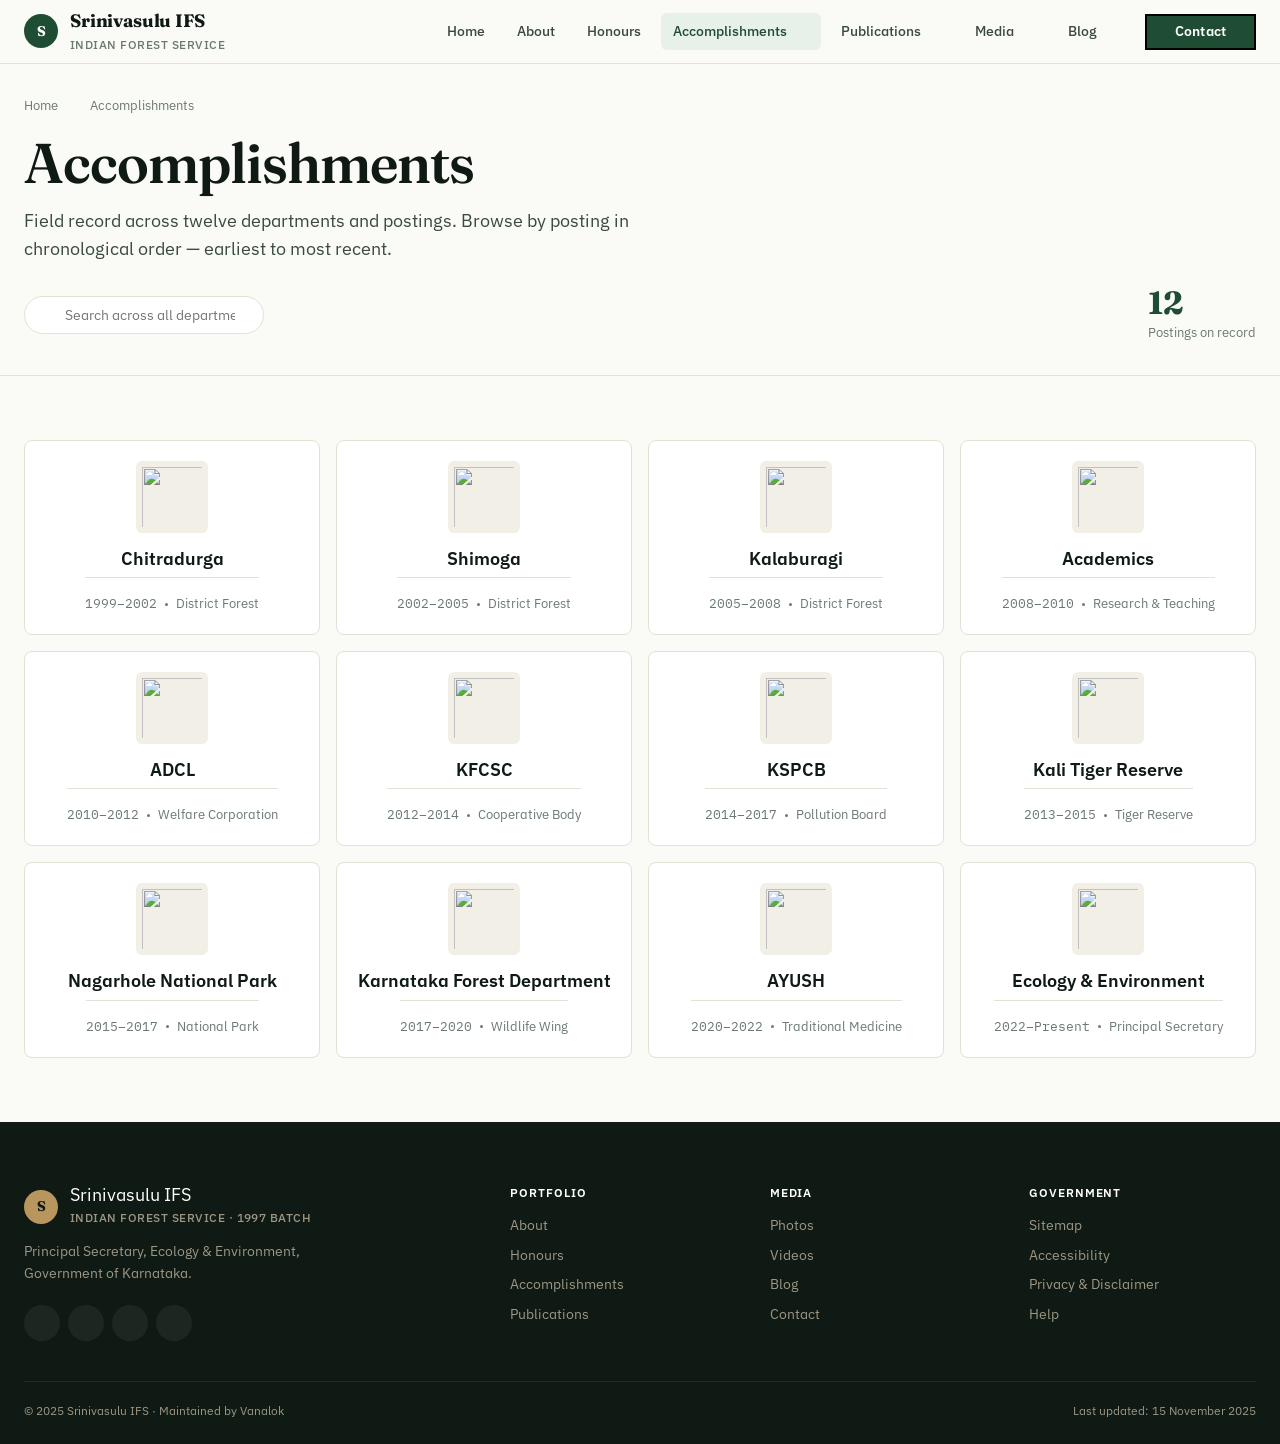
==== commit 3d6d2e6c: "New design added" ====
--- a/accomplishments.html
+++ b/accomplishments.html
@@ -1,519 +1,177 @@
-<!DOCTYPE html>
+<!doctype html>
 <html lang="en">
 <head>
-<meta charset="UTF-8">
-<meta name="viewport" content="width=device-width,initial-scale=1">
-<title>Accomplishments — Srinivasulu IFS</title>
-<meta name="description" content="Key accomplishments and contributions of Srinivasulu IFS across departments including KFD, AYUSH, KSPCB, and Kali Tiger Reserve.">
-<link rel="preconnect" href="https://fonts.googleapis.com">
-<link rel="preconnect" href="https://fonts.gstatic.com" crossorigin>
-<link href="https://fonts.googleapis.com/css2?family=Inter:opsz,wght@14..32,300;14..32,400;14..32,600;14..32,700&family=Playfair+Display:wght@400;600;700;800&display=swap" rel="stylesheet">
-<link rel="stylesheet" href="style.css">
-<link rel="stylesheet" href="blog-shared.css">
-<style>
-/* ── PAGE HERO ─────────────────────────────────────── */
-.page-hero {
-  position: relative;
-  background: var(--cream);
-  background-color: var(--sdg-5);
-  padding: 9rem 5vw 5rem;
-  overflow: hidden;
-  border-bottom-left-radius: 40px;
-  border-bottom-right-radius: 40px;
-  margin-bottom: 2rem;
+  <meta charset="UTF-8">
+  <meta name="viewport" content="width=device-width,initial-scale=1">
+  <title>Accomplishments — Srinivasulu IFS</title>
+  <meta name="description" content="Key accomplishments across 12 departments — Karnataka Forest Department, KSPCB, AYUSH, Kali Tiger Reserve and more.">
+  <link rel="preconnect" href="https://fonts.googleapis.com">
+  <link rel="preconnect" href="https://fonts.gstatic.com" crossorigin>
+  <link href="https://fonts.googleapis.com/css2?family=Fraunces:opsz,wght@9..144,400;9..144,500;9..144,600;9..144,700&family=IBM+Plex+Sans:wght@400;500;600;700&family=IBM+Plex+Mono:wght@400;500&family=Noto+Sans+Kannada:wght@400;500;600&display=swap" rel="stylesheet">
+  <link rel="stylesheet" href="design-system.css">
+</head>
+<body>
 
-  display: flex;
-  align-items: center;
-  justify-content: center;
-  text-align: center;
-}
+<a class="skip-link" href="#main">Skip to content</a>
+<div id="sr-chrome-top"></div>
 
-/* Content */
-.hero-content {
-  position: relative;
-  z-index: 5;
-  max-width: 760px;
-  width: 100%;
-}
+<main id="main">
 
-.hero-badge {
-  display: inline-block;
-  background: rgba(48, 48, 48, 0.411);
-  color: white;
-  padding: 0.45rem 1.2rem;
-  border-radius: 30px;
-  font-size: 0.78rem;
-  font-weight: 700;
-  letter-spacing: 2px;
-  text-transform: uppercase;
-  margin-bottom: 1.4rem;
-  border: 1px solid rgba(217, 122, 92, 0.2);
-}
+  <section class="page-hero">
+    <div class="container reveal">
+      <div class="breadcrumb"><a href="index.html">Home</a> <i data-lucide="chevron-right" class="icon-sm"></i> <span>Accomplishments</span></div>
+      <h1>Accomplishments</h1>
+      <p class="lede">Field record across twelve departments and postings. Browse by posting in chronological order — earliest to most recent.</p>
 
-.page-hero h1 {
-  font-size: clamp(3rem, 6vw, 5rem);
-  color: rgb(255, 255, 255);
-  margin-bottom: 1rem;
-  line-height: 1.1;
-}
+      <div style="display:flex; gap:var(--s-3); margin-top:var(--s-6); flex-wrap:wrap;">
+        <div class="search-input" style="flex:1; max-width:420px;">
+          <i data-lucide="search" class="icon-sm"></i>
+          <input id="deptSearch" type="search" placeholder="Search across all departments…">
+        </div>
+        <div class="page-hero-stat" style="margin-left:auto;"><div class="num">12</div><div class="lbl">Postings on record</div></div>
+      </div>
+    </div>
+  </section>
 
-.page-hero p {
-  color: rgb(255, 255, 255);
-  max-width: 650px;
-  margin: 0 auto;
-  font-size: 1.05rem;
-  line-height: 1.8;
-}
+  <section class="section">
+    <div class="container">
+      <div class="dept-grid" id="deptGrid"></div>
+    </div>
+  </section>
 
-/* ── Decorative Background ─────────────────────────── */
-.hero-decoration {
-  position: absolute;
-  inset: 0;
-  z-index: 1;
-  pointer-events: none;
-}
+</main>
 
-/* Center soft circle */
-.deco-baseline {
-  position: absolute;
-  width: 260px;
-  height: 260px;
-  border: 2px solid rgba(15, 76, 92, 0.08);
-  border-radius: 50%;
-  top: 50%;
-  left: 50%;
-  transform: translate(-50%, -50%);
-}
+<div id="sr-chrome-footer"></div>
 
-/* Bars */
-.deco-bar {
-  position: absolute;
-  bottom: 50%;
-  left: 50%;
-  width: 22px;
-  border-radius: 20px 20px 0 0;
-  transform-origin: bottom;
-  opacity: 0.9;
-}
+<script src="https://unpkg.com/lucide@latest/dist/umd/lucide.min.js"></script>
+<script src="chrome.js"></script>
+<script src="app.js"></script>
+<script>
+window.addEventListener('load', () => {
+  const data = window.SR_DEPTS_CV || [];
+  const logos = window.SR_LOGOS || {};
+  const grid = document.getElementById('deptGrid');
 
-/* Individual bars */
-.deco-bar-a {
-  height: 130px;
-  background: rgba(15, 76, 92, 0.18);
-  transform: translate(-140px, 50%);
-}
+  function render(filter){
+    const q = (filter || '').toLowerCase().trim();
+    const list = q ? data.filter(d => d.name.toLowerCase().includes(q) || d.kind.toLowerCase().includes(q)) : data;
+    if (!list.length){
+      grid.innerHTML = '<div class="empty-state" style="grid-column:1/-1;"><i data-lucide="search-x"></i><p>No departments match that search.</p></div>';
+      window.SrIcons && window.SrIcons();
+      return;
+    }
+    grid.innerHTML = list.map(d => `
+      <button class="dept-card" data-slug="${d.slug}" aria-label="${d.name}">
+        <img class="dept-logo" src="${logos[d.slug] || ''}" alt="" loading="lazy">
+        <h3>${d.name}</h3>
+        <div class="dept-meta">
+          <span class="period">${d.period}</span>
+          <span class="dot"></span>
+          <span>${d.kind}</span>
+        </div>
+        <span class="dept-arrow"><i data-lucide="arrow-up-right"></i></span>
+      </button>
+    `).join('');
+    window.SrIcons && window.SrIcons();
 
-.deco-bar-b {
-  height: 90px;
-  background: rgba(30, 127, 110, 0.18);
-  transform: translate(-100px, 50%);
-}
-
-.deco-bar-c {
-  height: 170px;
-  background: rgba(217, 122, 92, 0.18);
-  transform: translate(-60px, 50%);
-}
-
-.deco-bar-d {
-  height: 110px;
-  background: rgba(145, 145, 145, 0.95);
-  border: 2px solid rgba(15, 76, 92, 0.15);
-  transform: translate(-20px, 50%);
-}
-
-.deco-bar-e {
-  height: 145px;
-  background: rgba(15, 76, 92, 0.12);
-  transform: translate(20px, 50%);
-}
-
-/* Dots */
-.deco-dot-top {
-  position: absolute;
-  border-radius: 50%;
-}
-
-.deco-dot-top-a {
-  width: 14px;
-  height: 14px;
-  background: rgba(217, 122, 92, 0.85);
-  top: 30%;
-  left: 58%;
-}
-
-.deco-dot-top-b {
-  width: 10px;
-  height: 10px;
-  background: rgba(30, 127, 110, 0.85);
-  bottom: 28%;
-  left: 38%;
-}
-
-.deco-dot-top-c {
-  width: 8px;
-  height: 8px;
-  background: rgba(15, 76, 92, 0.8);
-  top: 22%;
-  left: 42%;
-}
-
-/* Accent line */
-.deco-accent-line {
-  position: absolute;
-  width: 70px;
-  height: 6px;
-  background: rgba(217, 122, 92, 0.2);
-  border-radius: 20px;
-  bottom: 30%;
-  left: 30%;
-  transform: rotate(-18deg);
-}
-
-.deco-accent-dot {
-  position: absolute;
-  width: 12px;
-  height: 12px;
-  background: rgba(30, 127, 110, 0.8);
-  border-radius: 50%;
-  top: 28%;
-  right: 32%;
-}
-
-/* Mobile */
-@media (max-width: 900px) {
-  .deco-baseline {
-    width: 180px;
-    height: 180px;
+    grid.querySelectorAll('.dept-card').forEach(c => {
+      c.addEventListener('click', () => openDept(c.dataset.slug));
+    });
   }
 
-  .deco-bar {
-    width: 16px;
+  document.getElementById('deptSearch').addEventListener('input', e => render(e.target.value));
+  render();
+
+  // Open dept drawer
+  function openDept(slug){
+    const d = data.find(x => x.slug === slug);
+    if (!d) return;
+    const logo = logos[slug];
+
+    // Update URL
+    const url = new URL(location.href);
+    url.searchParams.set('dept', slug);
+    history.replaceState(null,'',url);
+
+    // Render drawer content
+    const html = `
+      <header class="drawer-head">
+        <img class="drawer-head-logo" src="${logo||''}" alt="">
+        <div class="drawer-head-text">
+          <h2>${d.name}</h2>
+          <div class="meta">${d.code} · ${d.period} · ${d.kind}</div>
+        </div>
+        <button class="drawer-close" aria-label="Close"><i data-lucide="x"></i></button>
+      </header>
+      <div class="drawer-tabs">
+        <button class="tab is-active" data-target="ov-${slug}">Overview</button>
+        <button class="tab" data-target="po-${slug}">Posts</button>
+        <button class="tab" data-target="dc-${slug}">Documents</button>
+      </div>
+      <div class="drawer-body">
+        <section class="tab-panel is-active" id="ov-${slug}">
+          <div style="display:grid;grid-template-columns:1fr 1fr;gap:var(--s-3);margin-bottom:var(--s-5);">
+            <div class="card" style="padding:var(--s-4);"><div class="page-hero-stat"><div class="num" id="cnt-posts-${slug}">—</div><div class="lbl">Posts &amp; updates</div></div></div>
+            <div class="card" style="padding:var(--s-4);"><div class="page-hero-stat"><div class="num" id="cnt-docs-${slug}">—</div><div class="lbl">Documents</div></div></div>
+          </div>
+          <p style="color:var(--ink-2); line-height:1.7;">Service: <strong>${d.period}</strong> · Role: <strong>${d.kind}</strong>. Browse the related posts and documents in the next tabs.</p>
+          <a class="btn btn-primary btn-sm" href="publications.html?dept=${slug}" style="margin-top:var(--s-4);">Documents on this department <i data-lucide="arrow-right" class="icon-sm"></i></a>
+        </section>
+        <section class="tab-panel" id="po-${slug}">
+          <div id="postList-${slug}">
+            <div class="empty">Loading posts…</div>
+          </div>
+        </section>
+        <section class="tab-panel" id="dc-${slug}">
+          <div class="empty">Documents available on the <a href="publications.html?dept=${slug}" style="color:var(--brand);">Publications page</a>.</div>
+        </section>
+      </div>
+    `;
+    DeptDrawer.open(html);
+
+    // Load posts for this dept from blog API
+    loadPosts(slug);
   }
 
-  .deco-bar-a {
-    height: 90px;
-    transform: translate(-90px, 50%);
+  function loadPosts(slug){
+    const target = document.getElementById('postList-' + slug);
+    const cnt = document.getElementById('cnt-posts-' + slug);
+    if (!target) return;
+    fetch(`https://srinivasalu-api.onrender.com/api/posts?category=${slug}&limit=20&page=1`)
+      .then(r => r.json())
+      .then(data => {
+        const posts = (data.posts || data.items || []);
+        if (cnt) cnt.textContent = posts.length || 0;
+        if (!posts.length){
+          target.innerHTML = `<div class="empty">No posts yet for this department.</div>`;
+          return;
+        }
+        target.innerHTML = posts.map(p => {
+          const img = (p.media && (p.media.url || (p.media.wixMedia && p.media.wixMedia.image && p.media.wixMedia.image.url) || (p.media.thumbnail && p.media.thumbnail.url))) || '';
+          const date = p.firstPublishedDate ? new Date(p.firstPublishedDate).toLocaleDateString('en-IN',{day:'numeric',month:'short',year:'numeric'}) : '';
+          return `
+            <a class="item-card" href="post.html?slug=${p.slug || p.id}">
+              <div class="item-card-img">${img ? `<img src="${img}" alt="" loading="lazy">` : ''}</div>
+              <div class="item-card-body">
+                <div class="item-card-title">${p.title}</div>
+                <div class="item-card-meta">
+                  <span><i data-lucide="calendar" class="icon-sm"></i> ${date}</span>
+                  ${p.minutesToRead ? `<span><i data-lucide="clock" class="icon-sm"></i> ${p.minutesToRead} min</span>` : ''}
+                  ${p.metrics && p.metrics.views ? `<span><i data-lucide="eye" class="icon-sm"></i> ${p.metrics.views}</span>` : ''}
+                </div>
+              </div>
+            </a>`;
+        }).join('');
+        window.SrIcons && window.SrIcons();
+      })
+      .catch(() => { target.innerHTML = `<div class="empty">Unable to load posts. Try the <a href="blog.html?cat=${slug}" style="color:var(--brand);">Blog page</a>.</div>`; });
   }
 
-  .deco-bar-b {
-    height: 65px;
-    transform: translate(-60px, 50%);
-  }
-
-  .deco-bar-c {
-    height: 120px;
-    transform: translate(-30px, 50%);
-  }
-
-  .deco-bar-d {
-    height: 75px;
-    transform: translate(0px, 50%);
-  }
-
-  .deco-bar-e {
-    height: 100px;
-    transform: translate(30px, 50%);
-  }
-}
-
-/* ── Cards Section ─────────────────────────────────── */
-.cards-section {
-  padding: 5rem 0;
-  background: var(--cream);
-}
-
-.dept-grid {
-  display: grid;
-  grid-template-columns: repeat(3, 1fr);
-  gap: 1.5rem;
-  margin-top: 2.5rem;
-}
-
-.dept-card {
-  background: var(--white);
-  border-radius: var(--radius-md);
-  box-shadow: var(--shadow-md);
-  padding: 2rem 1.5rem;
-  text-align: center;
-  transition: transform 0.3s, box-shadow 0.3s;
-  display: flex;
-  flex-direction: column;
-  align-items: center;
-  gap: 0.75rem;
-  cursor: pointer;
-  text-decoration: none;
-  color: inherit;
-  position: relative;
-  overflow: hidden;
-}
-
-.dept-card::after {
-  content: '→';
-  position: absolute;
-  bottom: 1rem;
-  right: 1.25rem;
-  color: var(--teal-mid);
-  font-size: 1.1rem;
-  opacity: 0;
-  transform: translateX(-6px);
-  transition: 0.3s;
-}
-
-.dept-card:hover {
-  transform: translateY(-4px);
-  box-shadow: var(--shadow-lg);
-}
-
-.dept-card:hover::after {
-  opacity: 1;
-  transform: translateX(0);
-}
-
-.dept-logo {
-  width: 80px;
-  height: 80px;
-  object-fit: contain;
-}
-
-.dept-card h3 {
-  font-size: 1rem;
-  color: var(--charcoal);
-  margin: 0;
-}
-
-/* Responsive */
-@media (max-width: 900px) {
-  .dept-grid {
-    grid-template-columns: repeat(2, 1fr);
-  }
-}
-
-@media (max-width: 500px) {
-  .dept-grid {
-    grid-template-columns: 1fr;
-  }
-}
-</style>
-</head>
-<body>
-<div id="page-loader"><div class="loader-dot"></div><div class="loader-dot"></div><div class="loader-dot"></div></div>
-
-<!-- Navigation -->
-<div class="nav-wrapper">
-  <nav>
-    <a href="index.html" class="nav-logo">
-      <div class="" style="display: none;">
-        <span class="logo-name">Srinivasulu IFS</span>
-        <span class="logo-sub">Indian Forest Service</span>
-      </div>
-    </a>
-    <ul class="nav-links">
-      <li><a href="index.html">Home</a></li>
-      <li><a href="cv.html">CV</a></li>
-      <li><a href="awards.html">Honours &amp; Awards</a></li>
-      <li class="dropdown">
-        <a href="accomplishments.html">Accomplishments</a>
-        <ul class="dropdown-menu">
-          <li><a href="accomplishments.html?category=kspcb#posts">KSPCB</a></li>
-          <li><a href="accomplishments.html?category=ayush#posts">Ayush</a></li>
-          <li><a href="accomplishments.html?category=karnataka-forest-department#posts">Karnataka Forest Department</a></li>
-          <li><a href="accomplishments.html?category=kali-tiger-reserve#posts">Kali Tiger Reserve</a></li>
-          <li><a href="accomplishments.html?category=nagarhole-national-park#posts">Nagarhole National Park</a></li>
-          <li><a href="accomplishments.html?category=kalaburagi#posts">Kalaburagi</a></li>
-          <li><a href="accomplishments.html?category=chitradurga#posts">Chitradurga</a></li>
-          <li><a href="accomplishments.html?category=shimoga#posts">Shimoga</a></li>
-          <li><a href="accomplishments.html?category=kfcsc#posts">KFCSC</a></li>
-          <li><a href="accomplishments.html?category=academics#posts">Academics</a></li>
-          <li><a href="accomplishments.html?category=adcl#posts">ADCL</a></li>
-          <li><a href="accomplishments.html?category=ecology-environment#posts">Ecology &amp; Environment</a></li>
-        </ul>
-      </li>
-      <li class="dropdown">
-        <a href="publications.html">Publications</a>
-        <ul class="dropdown-menu">
-          <li><a href="publications.html?category=kspcb">KSPCB</a></li>
-          <li><a href="publications.html?category=karnataka-forest-department">Karnataka Forest Department</a></li>
-          <li><a href="publications.html?category=kali-tiger-reserve">Kali Tiger Reserve</a></li>
-          <li><a href="publications.html?category=nagarhole-national-park">Nagarhole National Park</a></li>
-          <li><a href="publications.html?category=academics">Academics</a></li>
-          <li><a href="publications.html?category=adcl">ADCL</a></li>
-          <li><a href="publications.html?category=ecology-environment">Ecology &amp; Environment</a></li>
-        </ul>
-      </li>
-      <li><a href="videos.html">Videos</a></li>
-      <li><a href="photos.html">Photos</a></li>
-      <li><a href="blog.html" class="active">Blog</a></li>
-      <li><a href="contact.html">Contact</a></li>
-    </ul>
-    <button class="hamburger" id="hamburger" aria-label="Open menu" aria-expanded="false" aria-controls="mobile-menu">
-      <span></span><span></span><span></span>
-    </button>
-  </nav>
-</div>
-<div class="menu-overlay" id="menu-overlay" aria-hidden="true"></div>
-
-<div class="mobile-menu" id="mobile-menu" role="dialog" aria-modal="true" aria-label="Navigation menu">
-  <div class="drawer-header">
-    <div class="drawer-logo">
-      <span class="logo-name">Srinivasulu IFS</span>
-      <span class="logo-sub">Indian Forest Service</span>
-    </div>
-    <button class="drawer-close" id="drawer-close" aria-label="Close menu">
-      <svg viewBox="0 0 24 24" fill="none"><line x1="18" y1="6" x2="6" y2="18"/><line x1="6" y1="6" x2="18" y2="18"/></svg>
-    </button>
-  </div>
-  <nav class="drawer-nav" aria-label="Mobile navigation">
-    <span class="drawer-section-label">Navigation</span>
-    <a href="index.html"><span class="dot"></span>Home</a>
-    <a href="cv.html"><span class="dot"></span>CV</a>
-    <a href="awards.html"><span class="dot"></span>Honours &amp; Awards</a>
-    <a href="accomplishments.html"><span class="dot"></span>Accomplishments</a>
-    <a href="publications.html"><span class="dot"></span>Publications</a>
-    <a href="videos.html"><span class="dot"></span>Videos</a>
-    <a href="photos.html"><span class="dot"></span>Photos</a>
-    <a href="blog.html" class="active"><span class="dot"></span>Blog</a>
-    <a href="contact.html"><span class="dot"></span>Contact</a>
-  </nav>
-</div>
-
-<div class="page-hero">
-  <div class="hero-content">
-    <span class="hero-badge reveal">Career Highlights</span>
-    <h1 class="reveal">Accomplishments</h1>
-    <p class="reveal">Key contributions and achievements across departments and postings throughout a distinguished career in forest governance.</p>
-  </div>
-  <div class="hero-decoration reveal">
-    <div class="deco-baseline"></div>
-    <div class="deco-bar deco-bar-a"></div>
-    <div class="deco-bar deco-bar-b"></div>
-    <div class="deco-bar deco-bar-c"></div>
-    <div class="deco-bar deco-bar-d"></div>
-    <div class="deco-bar deco-bar-e"></div>
-    <div class="deco-dot-top deco-dot-top-a"></div>
-    <div class="deco-dot-top deco-dot-top-b"></div>
-    <div class="deco-dot-top deco-dot-top-c"></div>
-    <div class="deco-accent-line"></div>
-    <div class="deco-accent-dot"></div>
-  </div>
-</div>
-
-<section class="cards-section">
-  <div class="container">
-    <div class="reveal"><h2 class="section-title">Select a Department</h2><p class="section-subtitle">Explore accomplishments from each posting and department in Srinivasulu IFS's distinguished career.</p></div>
-    <div class="dept-grid">
-      <a href="?category=kspcb#posts" class="dept-card reveal" data-filter="KSPCB">
-        <img src="https://static.wixstatic.com/media/f453f3_4ff3108d8f634e838fab62ca56fffc96~mv2.png" alt="KSPCB" class="dept-logo" loading="lazy" onerror="this.src='https://images.unsplash.com/photo-1448375240586-882707db888b?w=100'">
-        <h3>KSPCB</h3>
-      </a>
-      <a href="?category=ayush#posts" class="dept-card reveal" data-filter="Ayush">
-        <img src="https://static.wixstatic.com/media/f453f3_17e9ae17fcef4f208620014a703c4dd0~mv2.png" alt="Ayush" class="dept-logo" loading="lazy" onerror="this.src='https://images.unsplash.com/photo-1512290923902-8a9f81dc236c?w=100'">
-        <h3>Ayush</h3>
-      </a>
-      <a href="?category=kalaburagi#posts" class="dept-card reveal" data-filter="Kalaburagi">
-        <img src="https://static.wixstatic.com/media/f453f3_1c1354dbeab64557bcc9d5d6ee0096e6~mv2.png" alt="Kalaburagi" class="dept-logo" loading="lazy" onerror="this.src='https://images.unsplash.com/photo-1448375240586-882707db888b?w=100'">
-        <h3>Kalaburagi</h3>
-      </a>
-      <a href="?category=shimoga#posts" class="dept-card reveal" data-filter="Shimoga">
-        <img src="https://static.wixstatic.com/media/f453f3_441ae3bd6cdd4bf2a0e8842c7993c960~mv2.png" alt="Shimoga" class="dept-logo" loading="lazy" onerror="this.src='https://images.unsplash.com/photo-1448375240586-882707db888b?w=100'">
-        <h3>Shimoga</h3>
-      </a>
-      <a href="?category=academics#posts" class="dept-card reveal" data-filter="Academics">
-        <img src="https://static.wixstatic.com/media/f453f3_8affe3ef7ad64ffea272c0980e8981e2~mv2.png" alt="Academics" class="dept-logo" loading="lazy" onerror="this.src='https://images.unsplash.com/photo-1448375240586-882707db888b?w=100'">
-        <h3>Academics</h3>
-      </a>
-      <a href="?category=chitradurga#posts" class="dept-card reveal" data-filter="Chitradurga">
-        <img src="https://static.wixstatic.com/media/f453f3_acd8279650af4b8088840c01285ff8a5~mv2.png" alt="Chitradurga" class="dept-logo" loading="lazy" onerror="this.src='https://images.unsplash.com/photo-1448375240586-882707db888b?w=100'">
-        <h3>Chitradurga</h3>
-      </a>
-      <a href="?category=kfcsc#posts" class="dept-card reveal" data-filter="KFCSC">
-        <img src="https://static.wixstatic.com/media/f453f3_e08ab165d103428989198955bb9d62f3~mv2.png" alt="KFCSC" class="dept-logo" loading="lazy" onerror="this.src='https://images.unsplash.com/photo-1448375240586-882707db888b?w=100'">
-        <h3>KFCSC</h3>
-      </a>
-      <a href="?category=ecology-environment#posts" class="dept-card reveal" data-filter="Ecology &amp; Environment">
-        <img src="https://static.wixstatic.com/media/f453f3_aca3d434c40c4d10b761d578c93bcade~mv2.png" alt="KFD Wildlife" class="dept-logo" loading="lazy" onerror="this.src='https://images.unsplash.com/photo-1448375240586-882707db888b?w=100'">
-        <h3>KFD — Wildlife</h3>
-      </a>
-      <a href="?category=adcl#posts" class="dept-card reveal" data-filter="ADCL">
-        <img src="https://static.wixstatic.com/media/f453f3_7f56d5d0a9664f56bc7c74743d1a0f55~mv2.png" alt="ADCL" class="dept-logo" loading="lazy" onerror="this.src='https://images.unsplash.com/photo-1448375240586-882707db888b?w=100'">
-        <h3>ADCL</h3>
-      </a>
-      <a href="?category=nagarhole-national-park#posts" class="dept-card reveal" data-filter="Nagarole National Park">
-        <img src="https://static.wixstatic.com/media/f453f3_c96fc0f36f1c41d5bf56dbcf33975446~mv2.jpeg" alt="Nagarahole National Park" class="dept-logo" loading="lazy" onerror="this.src='https://images.unsplash.com/photo-1477764250597-debb9487a2f4?w=100'">
-        <h3>Nagarhole National Park</h3>
-      </a>
-      <a href="?category=karnataka-forest-department#posts" class="dept-card reveal" data-filter="Karnataka Forest Department">
-        <img src="https://static.wixstatic.com/media/f453f3_904ba0f82df1434ea23d4ac439245283~mv2.png" alt="Karnataka Forest Department" class="dept-logo" loading="lazy" onerror="this.src='https://images.unsplash.com/photo-1448375240586-882707db888b?w=100'">
-        <h3>Karnataka Forest Department</h3>
-      </a>
-      <a href="?category=kali-tiger-reserve#posts" class="dept-card reveal" data-filter="Kali Tiger Reserve">
-        <img src="https://static.wixstatic.com/media/f453f3_b2ee6a64c7b44f0aaf414f6e13d7beee~mv2.png" alt="Kali Tiger Reserve" class="dept-logo" loading="lazy" onerror="this.src='https://images.unsplash.com/photo-1477764250597-debb9487a2f4?w=100'">
-        <h3>Kali Tiger Reserve</h3>
-      </a>
-    </div>
-  </div>
-</section>
-
-<!-- ── Dynamic Blog Posts section ── -->
-<section class="blog-section section" id="posts" style="background:var(--cream);">
-  <div class="container">
-    <div class="section-header-row reveal">
-      <div>
-        <h2 class="section-title">Related Posts</h2>
-        <p class="section-subtitle">Articles and updates from the selected department</p>
-      </div>
-      <div class="section-header-tools">
-        <div class="search-wrap">
-          <span class="search-icon" aria-hidden="true">
-            <svg width="14" height="14" fill="none" stroke="currentColor" stroke-width="2" viewBox="0 0 24 24"><circle cx="11" cy="11" r="8"/><line x1="21" y1="21" x2="16.65" y2="16.65"/></svg>
-          </span>
-          <input type="search" id="blogSearch" placeholder="Search…" aria-label="Search posts" autocomplete="off">
-        </div>
-        <span class="post-count" id="postCount" aria-live="polite"></span>
-      </div>
-    </div>
-    <div class="filter-bar-scroll">
-      <div class="filter-bar" id="filterBar" role="group" aria-label="Filter by category"></div>
-    </div>
-    <div class="blog-grid" id="blogGrid" aria-live="polite"></div>
-    <div class="pagination" id="pagination" role="navigation" aria-label="Pagination"></div>
-  </div>
-</section>
-
-<footer>
-  <div class="footer-inner">
-    <div class="footer-top">
-      <div>
-        <div class="footer-logo">Srinivasulu IFS</div>
-        <div class="footer-tagline">Principal Secretary, Ecology &amp; Environment · Karnataka</div>
-      </div>
-      <div class="footer-links">
-        <a href="index.html">Overview</a><a href="cv.html">CV</a><a href="awards.html">Awards</a>
-        <a href="accomplishments.html">Accomplishments</a><a href="publications.html">Publications</a>
-        <a href="videos.html">Videos</a><a href="photos.html">Photos</a><a href="contact.html">Contact</a>
-      </div>
-    </div>
-    <div class="footer-social">
-      <a href="https://www.youtube.com/@srinivasifs4051" target="_blank" class="social-btn">▶ YouTube</a>
-      <a href="https://www.facebook.com/srinivasulu.krishnamurthy" target="_blank" class="social-btn">f Facebook</a>
-      <a href="https://www.instagram.com/sriniforest/" target="_blank" class="social-btn">◎ Instagram</a>
-    </div>
-    <div class="footer-bottom">© 2025 Srinivasulu IFS — Maintained by Vanalok</div>
-  </div>
-</footer>
-<script src="main.js"></script>
-<script src="blog-engine.js"></script>
-<script>
-  document.addEventListener('DOMContentLoaded', () => {
-    BlogEngine.init({
-      gridId:       'blogGrid',
-      filterBarId:  'filterBar',
-      paginationId: 'pagination',
-      counterId:    'postCount',
-      searchId:     'blogSearch',
-      mode:         'section'
-    });
-  });
+  // Open from URL param
+  const params = new URLSearchParams(location.search);
+  const depParam = params.get('dept');
+  if (depParam) setTimeout(() => openDept(depParam), 200);
+});
 </script>
 </body>
-</html>+</html>
--- a/design-system.css
+++ b/design-system.css
@@ -0,0 +1,980 @@
+/* ==========================================================================
+   SRINIVASULU IFS · DESIGN SYSTEM v1
+   Editorial Gov-Grade — restrained modern + forest heritage
+   Single source of truth. No per-page :root overrides.
+   ========================================================================== */
+
+/* ---------- 1. TOKENS ---------------------------------------------------- */
+:root{
+  /* surface */
+  --ink:        #0F1A14;
+  --ink-2:      #3A4A40;
+  --ink-3:      #6B7A70;
+  --line:       #E4E0D4;
+  --line-2:     #D5CFBE;
+  --paper:      #FAFAF7;
+  --paper-2:    #F2EFE6;
+  --surface:    #FFFFFF;
+
+  /* brand */
+  --brand:      #1F4D33;
+  --brand-2:    #2D6A47;
+  --brand-soft: #E8F0EA;
+  --accent:     #B85730;
+  --terracotta: #e46c47;
+  --accent-soft:#F7E6DE;
+  --gold:       #B8965E;
+  --gold-soft:  #F2EAD7;
+  --info:       #1B5E7F;
+  --info-soft:  #E1ECF1;
+
+  --focus:      #FFB02E;
+  --success:    #2D8A55;
+  --warning:    #C58B19;
+  --danger:     #B23A2D;
+
+  /* radii */
+  --r-xs: 4px; --r-sm: 6px; --r-md: 8px; --r-lg: 12px; --r-xl: 16px; --r-pill: 999px;
+
+  /* shadows */
+  --e1: 0 1px 2px rgba(15,26,20,.06), 0 1px 3px rgba(15,26,20,.04);
+  --e2: 0 4px 10px rgba(15,26,20,.08), 0 2px 4px rgba(15,26,20,.06);
+  --e3: 0 20px 50px rgba(15,26,20,.22), 0 8px 20px rgba(15,26,20,.10);
+
+  /* type */
+  --f-display: "Fraunces", Georgia, "Times New Roman", serif;
+  --f-body:    "IBM Plex Sans", "Noto Sans Kannada", system-ui, sans-serif;
+  --f-mono:    "IBM Plex Mono", ui-monospace, monospace;
+
+  /* scale (rem) */
+  --t-12: .75rem; --t-13: .8125rem; --t-14: .875rem; --t-16: 1rem;
+  --t-18: 1.125rem; --t-20: 1.25rem; --t-24: 1.5rem; --t-32: 2rem;
+  --t-40: 2.5rem; --t-56: 3.5rem; --t-72: 4.5rem;
+
+  /* spacing 4px base */
+  --s-1: 4px; --s-2: 8px; --s-3: 12px; --s-4: 16px; --s-5: 20px;
+  --s-6: 24px; --s-8: 32px; --s-10: 40px; --s-12: 48px; --s-16: 64px;
+  --s-20: 80px; --s-24: 96px;
+
+  /* layout */
+  --container: 1280px;
+  --container-narrow: 880px;
+  --nav-h: 64px;
+  --util-h: 36px;
+  --header-h: calc(var(--util-h) + var(--nav-h));
+
+  /* motion */
+  --ease: cubic-bezier(.32,.72,0,1);
+  --d-fast: 150ms; --d: 250ms; --d-slow: 400ms;
+}
+
+/* dark / contrast modes (toggleable) */
+html[data-theme="dark"]{
+  --ink:#F2EFE6; --ink-2:#C7BEAB; --ink-3:#8E8773;
+  --paper:#0F1A14; --paper-2:#15211B; --surface:#1B2620;
+  --line:#2A352E; --line-2:#34403A;
+  --brand-soft:#1C2E25; --accent-soft:#3A2419; --gold-soft:#2E2614; --info-soft:#152832;
+}
+html[data-contrast="high"]{
+  --ink:#000; --ink-2:#111; --ink-3:#222; --paper:#FFF; --surface:#FFF;
+  --line:#000; --line-2:#000; --brand:#003F1F; --accent:#7A2A10; --focus:#FFD000;
+}
+html[data-contrast="high"][data-theme="dark"]{
+  --ink:#FFF; --ink-2:#EEE; --ink-3:#DDD; --paper:#000; --surface:#000;
+  --line:#FFF; --line-2:#FFF;
+}
+
+/* font-size scale (A / A+ / A++) */
+html[data-fs="a+"]  body{ font-size:17px; }
+html[data-fs="a++"] body{ font-size:19px; }
+
+/* ---------- 2. RESET + BASE ---------------------------------------------- */
+*,*::before,*::after{ box-sizing:border-box; margin:0; padding:0; }
+html{ scroll-behavior:smooth; -webkit-text-size-adjust:100%; }
+body{
+  font-family:var(--f-body);
+  font-size:16px; line-height:1.55;
+  color:var(--ink); background:var(--paper);
+  font-feature-settings:"ss01","cv11";
+  -webkit-font-smoothing:antialiased;
+  text-rendering:optimizeLegibility;
+}
+img,svg,video{ display:block; max-width:100%; height:auto; }
+a{ color:inherit; text-decoration:none; }
+button{ font:inherit; cursor:pointer; background:none; border:0; color:inherit; }
+input,select,textarea{ font:inherit; color:inherit; }
+ul,ol{ list-style:none; }
+
+h1,h2,h3,h4{ font-family:var(--f-display); font-weight:600; letter-spacing:-.018em; line-height:1.12; color:var(--ink); }
+h1{ font-size:clamp(var(--t-40), 5vw, var(--t-72)); }
+h2{ font-size:clamp(var(--t-32), 3.5vw, var(--t-56)); }
+h3{ font-size:clamp(var(--t-20), 2vw, var(--t-32)); }
+h4{ font-size:var(--t-20); }
+
+/* focus */
+:focus{ outline:none; }
+:focus-visible{ outline:3px solid var(--focus); outline-offset:2px; border-radius:var(--r-xs); }
+
+/* skip link */
+.skip-link{
+  position:absolute; left:-999px; top:0; z-index:9999;
+  background:var(--ink); color:var(--paper); padding:var(--s-3) var(--s-4);
+  font-weight:600; font-size:var(--t-14);
+}
+.skip-link:focus{ left:var(--s-4); top:var(--s-4); }
+
+/* utility */
+.container{ width:100%; max-width:var(--container); margin-inline:auto; padding-inline:var(--s-6); }
+.container-narrow{ max-width:var(--container-narrow); margin-inline:auto; padding-inline:var(--s-6); }
+.sr-only{ position:absolute; width:1px; height:1px; overflow:hidden; clip:rect(0 0 0 0); white-space:nowrap; }
+
+/* lucide icon defaults */
+[data-lucide]{ width:20px; height:20px; stroke-width:1.75; flex-shrink:0; }
+.icon-sm[data-lucide]{ width:16px; height:16px; }
+.icon-lg[data-lucide]{ width:28px; height:28px; }
+
+/* ---------- 3. GOV UTILITY BAR ------------------------------------------- */
+.util-bar{
+  height:var(--util-h);
+  background:var(--ink);
+  color:#D8D2C0;
+  font-size:var(--t-12);
+  display:flex; align-items:center;
+  border-bottom:1px solid rgba(255,255,255,.06);
+}
+.util-bar .container{ display:flex; align-items:center; gap:var(--s-4); height:100%; }
+.util-emblems{ display:flex; align-items:center; gap:var(--s-3); margin-right:auto; }
+.util-emblem{
+  width:22px; height:22px; border-radius:50%;
+  background:var(--gold); display:grid; place-items:center;
+  font-family:var(--f-mono); font-size:9px; color:var(--ink); font-weight:700;
+}
+.util-tag{ letter-spacing:.04em; text-transform:uppercase; color:#D8D2C0; font-weight:500; }
+.util-tools{ display:flex; align-items:center; gap:var(--s-2); }
+.util-tools button, .util-tools .util-lang{
+  height:24px; padding:0 var(--s-2);
+  font-size:var(--t-12); font-weight:600;
+  color:#D8D2C0; border:1px solid rgba(216,210,192,.18);
+  border-radius:var(--r-xs);
+  display:inline-flex; align-items:center; gap:6px;
+  transition:background var(--d-fast);
+}
+.util-tools button:hover{ background:rgba(255,255,255,.06); color:#fff; }
+.util-tools button[aria-pressed="true"]{ background:var(--gold); color:var(--ink); border-color:var(--gold); }
+.util-lang{ cursor:pointer; }
+@media (max-width:640px){ .util-tag, .util-fs-label{ display:none; } }
+
+/* ---------- 4. MAIN NAV -------------------------------------------------- */
+.nav-bar{
+  position:sticky; top:0; z-index:80;
+  background:var(--paper);
+  border-bottom:1px solid var(--line);
+  height:var(--nav-h);
+  transition:height var(--d), box-shadow var(--d), background var(--d);
+}
+.nav-bar.is-scrolled{ height:52px; box-shadow:var(--e1); }
+.nav-bar .container{ display:flex; align-items:center; gap:var(--s-6); height:100%; }
+.brand{
+  display:flex; align-items:center; gap:var(--s-3);
+  font-family:var(--f-display); font-weight:700;
+  letter-spacing:-.01em; color:var(--ink); white-space:nowrap;
+}
+.brand-mark{
+  width:34px; height:34px; border-radius:50%;
+  background:var(--brand); color:#fff;
+  display:grid; place-items:center;
+  font-family:var(--f-display); font-weight:700; font-size:14px;
+  flex-shrink:0;
+}
+.brand-name{ font-size:var(--t-18); line-height:1; }
+.brand-sub{ display:block; font-family:var(--f-body); font-weight:500; font-size:var(--t-12); color:var(--ink-3); letter-spacing:.04em; text-transform:uppercase; margin-top:2px; }
+
+.nav-primary{ display:flex; align-items:center; gap:var(--s-2); margin-left:auto; }
+.nav-primary > li{ position:relative; }
+.nav-primary > li > a, .nav-primary > li > button{
+  display:inline-flex; align-items:center; gap:6px;
+  padding:8px 12px; border-radius:var(--r-sm);
+  font-size:var(--t-14); font-weight:500; color:var(--ink-2);
+  transition:color var(--d-fast), background var(--d-fast);
+}
+.nav-primary > li > a:hover, .nav-primary > li > button:hover,
+.nav-primary > li.is-current > a{ color:var(--brand); background:var(--brand-soft); }
+
+.nav-dropdown{
+  position:absolute; top:calc(100% + 6px); left:0;
+  min-width:260px; background:var(--surface);
+  border:1px solid var(--line); border-radius:var(--r-md);
+  box-shadow:var(--e2); padding:var(--s-2);
+  opacity:0; visibility:hidden; transform:translateY(-4px);
+  transition:opacity var(--d-fast), transform var(--d-fast), visibility var(--d-fast);
+}
+.nav-primary > li:hover .nav-dropdown,
+.nav-primary > li:focus-within .nav-dropdown{ opacity:1; visibility:visible; transform:translateY(0); }
+.nav-dropdown a{
+  display:block; padding:8px 12px; border-radius:var(--r-xs);
+  font-size:var(--t-14); color:var(--ink-2);
+}
+.nav-dropdown a:hover, .nav-dropdown a:focus-visible{ background:var(--brand-soft); color:var(--brand); }
+.nav-dropdown .dd-all{ border-top:1px solid var(--line); margin-top:6px; padding-top:10px; color:var(--brand); font-weight:600; }
+
+.nav-tools{ display:flex; align-items:center; gap:var(--s-2); margin-left:var(--s-3); }
+.nav-tools .icon-btn{
+  width:40px; height:40px; border-radius:var(--r-sm);
+  display:grid; place-items:center; color:var(--ink-2);
+  transition:background var(--d-fast), color var(--d-fast);
+}
+.nav-tools .icon-btn:hover{ background:var(--brand-soft); color:var(--brand); }
+
+.hamburger{
+  display:none;
+  width:40px; height:40px; border-radius:var(--r-sm); align-items:center; justify-content:center;
+}
+.hamburger span{ display:block; width:20px; height:2px; background:var(--ink); margin:3px 0; transition:transform var(--d), opacity var(--d); }
+
+@media (max-width:1024px){
+  .nav-primary, .nav-tools .ctxt{ display:none; }
+  .hamburger{ display:flex; margin-left:auto; }
+}
+
+/* ---------- 5. MOBILE DRAWER --------------------------------------------- */
+.scrim{
+  position:fixed; inset:0; background:rgba(15,26,20,.55);
+  opacity:0; visibility:hidden; transition:opacity var(--d), visibility var(--d);
+  z-index:90;
+}
+.scrim.is-open{ opacity:1; visibility:visible; }
+
+.mobile-drawer{
+  position:fixed; top:0; right:0; bottom:0;
+  width:min(380px, 90vw); background:var(--surface);
+  z-index:100; padding:var(--s-6);
+  transform:translateX(100%); transition:transform var(--d-slow) var(--ease);
+  overflow-y:auto;
+}
+.mobile-drawer.is-open{ transform:translateX(0); }
+.mobile-drawer-head{ display:flex; align-items:center; justify-content:space-between; margin-bottom:var(--s-6); }
+.mobile-drawer-close{ width:40px; height:40px; border-radius:var(--r-sm); display:grid; place-items:center; }
+.mobile-drawer-close:hover{ background:var(--brand-soft); color:var(--brand); }
+.mobile-nav{ display:flex; flex-direction:column; gap:2px; }
+.mobile-nav a{
+  display:flex; align-items:center; gap:var(--s-3);
+  padding:var(--s-3) var(--s-4); border-radius:var(--r-sm);
+  font-size:var(--t-16); font-weight:500; color:var(--ink-2);
+}
+.mobile-nav a:hover, .mobile-nav a.is-current{ background:var(--brand-soft); color:var(--brand); }
+.mobile-nav-section{ font-size:var(--t-12); text-transform:uppercase; letter-spacing:.08em; color:var(--ink-3); padding:var(--s-4) var(--s-4) var(--s-2); }
+.mobile-sub{ padding-left:var(--s-6); font-size:var(--t-14); }
+
+/* ---------- 6. BUTTONS --------------------------------------------------- */
+.btn{
+  display:inline-flex; align-items:center; justify-content:center; gap:8px;
+  height:44px; padding:0 20px; border-radius:var(--r-pill);
+  font-size:var(--t-14); font-weight:600; letter-spacing:.01em;
+  transition:all var(--d-fast); white-space:nowrap;
+}
+.btn-primary{ background:var(--brand); color:#fff; }
+.btn-primary:hover{ background:var(--brand-2); transform:translateY(-1px); box-shadow:var(--e2); }
+.btn-outline{ background:transparent; color:var(--ink); border:1.5px solid var(--ink); }
+.btn-outline:hover{ background:var(--ink); color:var(--paper); }
+.btn-ghost{ background:transparent; color:var(--ink-2); }
+.btn-ghost:hover{ background:var(--brand-soft); color:var(--brand); }
+.btn-sm{ height:36px; padding:0 14px; font-size:var(--t-13); }
+.btn-icon{ width:44px; padding:0; }
+.btn-icon.btn-sm{ width:36px; }
+
+/* ---------- 7. CHIPS & TAGS --------------------------------------------- */
+.chip{
+  display:inline-flex; align-items:center; gap:6px;
+  height:30px; padding:0 12px; border-radius:var(--r-pill);
+  font-size:var(--t-13); font-weight:500;
+  background:var(--surface); color:var(--ink-2);
+  border:1px solid var(--line);
+  transition:all var(--d-fast); cursor:pointer;
+}
+.chip:hover{ border-color:var(--brand); color:var(--brand); }
+.chip.is-active{ background:var(--brand); color:#fff; border-color:var(--brand); }
+
+.tag{
+  display:inline-flex; align-items:center;
+  padding:3px 8px; border-radius:var(--r-xs);
+  font-size:var(--t-12); font-weight:600; letter-spacing:.04em;
+  text-transform:uppercase; line-height:1.2;
+  background:var(--brand-soft); color:var(--brand);
+}
+.tag-accent{ background:var(--accent-soft); color:var(--accent); }
+.tag-gold{ background:var(--gold-soft); color:#7E6738; }
+.tag-info{ background:var(--info-soft); color:var(--info); }
+.tag-dark{ background:rgba(15,26,20,.85); color:#fff; backdrop-filter:blur(6px); }
+
+/* ---------- 8. CARDS ----------------------------------------------------- */
+.card{
+  background:var(--surface);
+  border:1px solid var(--line);
+  border-radius:var(--r-md);
+  overflow:hidden;
+  transition:transform var(--d), box-shadow var(--d), border-color var(--d);
+}
+.card:hover{ transform:translateY(-2px); box-shadow:var(--e2); border-color:var(--line-2); }
+.card-media{ position:relative; overflow:hidden; aspect-ratio:16/10; background:var(--paper-2); }
+.card-media img{ width:100%; height:100%; object-fit:cover; transition:transform var(--d-slow); }
+.card:hover .card-media img{ transform:scale(1.04); }
+.card-media .tag{ position:absolute; top:12px; left:12px; }
+.card-media .meta-overlay{ position:absolute; bottom:12px; right:12px; }
+.card-body{ padding:var(--s-5); }
+.card-title{ font-size:var(--t-18); font-weight:600; line-height:1.3; color:var(--ink); }
+.card-meta{ display:flex; align-items:center; gap:var(--s-3); font-size:var(--t-13); color:var(--ink-3); }
+.card-meta time{ display:inline-flex; align-items:center; gap:4px; }
+
+/* image-only card (awards/photos) */
+.img-card{
+  position:relative; display:block; overflow:hidden;
+  border-radius:var(--r-md); background:var(--paper-2);
+  cursor:pointer; transition:transform var(--d);
+}
+.img-card img{ width:100%; height:100%; object-fit:cover; display:block; transition:transform var(--d-slow); }
+.img-card:hover img{ transform:scale(1.05); }
+.img-card::after{
+  content:''; position:absolute; inset:auto 0 0 0; height:50%;
+  background:linear-gradient(to top, rgba(15,26,20,.7), transparent);
+  opacity:0; transition:opacity var(--d);
+  pointer-events:none;
+}
+.img-card:hover::after, .img-card:focus-visible::after{ opacity:1; }
+.img-card-cap{
+  position:absolute; left:12px; right:12px; bottom:12px;
+  color:#fff; font-size:var(--t-13); font-weight:500;
+  opacity:0; transform:translateY(8px); transition:all var(--d);
+  z-index:2;
+}
+.img-card:hover .img-card-cap, .img-card:focus-visible .img-card-cap{ opacity:1; transform:translateY(0); }
+
+/* ---------- 9. HEROES ---------------------------------------------------- */
+.page-hero{
+  padding:var(--s-8) 0 var(--s-8);
+  background:var(--paper);
+  border-bottom:1px solid var(--line);
+}
+.page-hero .breadcrumb{
+  display:flex; align-items:center; gap:var(--s-2);
+  font-size:var(--t-13); color:var(--ink-3); margin-bottom:var(--s-4);
+}
+.page-hero h1{ font-size:clamp(var(--t-40), 5vw, var(--t-56)); margin-bottom:var(--s-3); }
+.page-hero p.lede{ font-size:var(--t-18); color:var(--ink-2); max-width:60ch; }
+.page-hero-stats{ display:flex; flex-wrap:wrap; gap:var(--s-8); margin-top:var(--s-6); }
+.page-hero-stat .num{ font-family:var(--f-display); font-size:var(--t-32); font-weight:700; color:var(--brand); line-height:1; }
+.page-hero-stat .lbl{ font-size:var(--t-13); color:var(--ink-3); margin-top:4px; }
+
+/* home hero */
+.home-hero{
+  position:relative; min-height:min(86vh, 760px);
+  display:grid; grid-template-columns:1fr; align-items:end;
+  background:#0F1A14 center/cover no-repeat;
+  color:#fff; overflow:hidden;
+}
+.home-hero::after{
+  content:''; position:absolute; inset:0;
+  background:linear-gradient(180deg, rgba(15,26,20,0) 0%, rgba(15,26,20,0) 35%, rgba(15,26,20,.55) 70%, rgba(15,26,20,.85) 100%);
+  pointer-events:none;
+}
+.home-hero-content{ position:relative; z-index:2; padding:var(--s-20) 0 var(--s-12); }
+.home-hero .tag{ background:rgba(255,255,255,.14); color:#fff; backdrop-filter:blur(6px); }
+.home-hero h1{ color:#fff; font-size:clamp(var(--t-40), 6vw, var(--t-72)); margin:var(--s-4) 0 var(--s-3); max-width:14ch; }
+.home-hero .role{ font-size:clamp(var(--t-16), 1.6vw, var(--t-20)); color:#E8E4D6; max-width:50ch; line-height:1.5; }
+.home-hero .stats{
+  display:grid; grid-template-columns:repeat(4, 1fr); gap:var(--s-6);
+  margin-top:var(--s-10); padding-top:var(--s-6);
+  border-top:1px solid rgba(255,255,255,.18);
+  max-width:760px;
+}
+.home-hero .stats .num{ font-family:var(--f-display); font-size:var(--t-32); font-weight:700; color:#F2EAD7; line-height:1; }
+.home-hero .stats .lbl{ font-size:var(--t-12); color:#D8D2C0; margin-top:6px; text-transform:uppercase; letter-spacing:.05em; }
+
+@media (max-width:768px){
+  .home-hero .stats{ grid-template-columns:repeat(2, 1fr); gap:var(--s-5); }
+}
+
+/* ---------- 10. SECTIONS & GRIDS ---------------------------------------- */
+.section{ padding:var(--s-12) 0; }
+.section-head{ display:flex; align-items:flex-end; justify-content:space-between; gap:var(--s-6); margin-bottom:var(--s-8); flex-wrap:wrap; }
+.section-head h2{ font-size:clamp(var(--t-32), 3.5vw, var(--t-40)); }
+.section-eyebrow{
+  display:inline-flex; align-items:center; gap:8px;
+  font-family:var(--f-mono); font-size:var(--t-12); font-weight:500;
+  text-transform:uppercase; letter-spacing:.12em; color:var(--ink-3);
+  margin-bottom:var(--s-3);
+}
+.section-eyebrow::before{ content:''; width:24px; height:1px; background:var(--ink-3); }
+
+.grid{ display:grid; gap:var(--s-6); }
+.grid-2{ grid-template-columns:repeat(2,1fr); }
+.grid-3{ grid-template-columns:repeat(3,1fr); }
+.grid-4{ grid-template-columns:repeat(4,1fr); }
+@media (max-width:1024px){ .grid-4{ grid-template-columns:repeat(3,1fr); } }
+@media (max-width:768px){ .grid-4, .grid-3{ grid-template-columns:repeat(2,1fr); } .grid-2{ grid-template-columns:1fr; } }
+@media (max-width:480px){ .grid-4, .grid-3, .grid-2{ grid-template-columns:1fr; } }
+
+/* ---------- 11. EXPLORE HUB (home) -------------------------------------- */
+.explore{ display:grid; grid-template-columns:repeat(3,1fr); gap:var(--s-4); }
+.explore a{
+  position:relative; aspect-ratio:4/5; border-radius:var(--r-md);
+  overflow:hidden; background:var(--paper-2);
+  transition:transform var(--d);
+}
+.explore a:hover{ transform:translateY(-4px); }
+.explore img{ width:100%; height:100%; object-fit:cover; transition:transform var(--d-slow); }
+.explore a:hover img{ transform:scale(1.05); }
+.explore a::after{
+  content:''; position:absolute; inset:0;
+  background:linear-gradient(180deg, transparent 40%, rgba(15,26,20,.85));
+}
+.explore-cap{
+  position:absolute; left:var(--s-5); right:var(--s-5); bottom:var(--s-5);
+  color:#fff; z-index:2; display:flex; align-items:flex-end; justify-content:space-between; gap:var(--s-3);
+}
+.explore-cap h3{ color:#fff; font-size:var(--t-24); }
+.explore-cap .count{ font-family:var(--f-mono); font-size:var(--t-12); color:#D8D2C0; }
+.explore-cap [data-lucide]{ background:rgba(255,255,255,.18); border-radius:50%; padding:8px; width:36px; height:36px; backdrop-filter:blur(6px); }
+@media (max-width:768px){ .explore{ grid-template-columns:1fr; } .explore a{ aspect-ratio:16/10; } }
+ 
+/* ===== BIOGRAPHY SECTION ===== */
+.bio-section{background:var(--white);}
+section.bio-section,
+section[style*="background: var(--cream)"] {
+  background: linear-gradient(160deg, #f0faf5 0%, #e8f5f0 50%, #fef9ee 100%) !important;
+  border-top: 4px solid #2d8a55;
+  border-bottom: 4px solid #2d8a55;
+}
+.section-title { color: var(--teal-deep) !important; }
+.timeline-dot {
+  background: linear-gradient(135deg, #1a6b3c, #d4a017) !important;
+  border: 3px solid #fff;
+  box-shadow: 0 0 0 3px #2d8a55 !important;
+}
+.timeline-tag {
+  background: linear-gradient(90deg, #1a6b3c, #2d8a55) !important;
+  color: #f5c842 !important;
+  border-radius: 20px;
+  padding: 0.2rem 0.8rem;
+  font-size: 0.72rem;
+  font-weight: 700;
+  letter-spacing: 1px;
+  text-transform: uppercase;
+  display: inline-block;
+  margin-bottom: 0.4rem;
+}
+.timeline-role { color: #0d3d20 !important; }
+.timeline-desc { color: #3a6b50 !important; }
+.timeline-vertical { border-left: 3px solid #2d8a55 !important; }
+.timeline-item-v { padding-left: 1.75rem; }
+/* Vertical Timeline */
+.timeline-vertical {
+  position: relative;
+  border-left: 1px solid #D1D5DB; /* light grey line */
+  padding-left: 2.5rem;
+  margin-top: 0.5rem;
+}
+.timeline-item-v {
+  position: relative;
+  margin-bottom: 2.5rem;
+}
+.timeline-item-v:last-child {
+  margin-bottom: 0;
+}
+.timeline-dot {
+  position: absolute;
+  left: -2.85rem; /* Center the dot on the border */
+  top: 0.15rem;
+  width: 10px;
+  height: 10px;
+  background: var(--teal-mid);
+  border-radius: 50%;
+  border: 3px solid var(--cream);
+  box-sizing: content-box;
+}
+.timeline-tag {
+  font-size: 0.65rem;
+  font-weight: 800;
+  color: var(--terracotta);
+  letter-spacing: 1px;
+  text-transform: uppercase;
+  margin-bottom: 0.3rem;
+}
+.timeline-role {
+  font-size: 1.05rem;
+  font-weight: 800;
+  color: var(--charcoal);
+  margin-bottom: 0.4rem;
+}
+.timeline-desc {
+  font-size: 0.85rem;
+  color: var(--slate-light);
+  line-height: 1.5;
+}
+ 
+/* Biography text headings */
+section.bio-section h2 .section-title span { color: #e07b39 !important; }
+
+.section {
+  padding: 4rem 0;
+}
+
+/* ===== TESTIMONIAL STRIP ===== */
+.testimonial-strip {
+  background: linear-gradient(135deg, #0d3d20 0%, #1a6b3c 50%, #0d4f2a 100%) !important;
+  border-top: 4px solid #d4a017;
+  border-bottom: 4px solid #d4a017;
+  position: relative;
+  overflow: hidden;
+  padding:5rem 5vw;
+  text-align:center;
+}
+.testimonial-strip::before {
+  content: '';
+  position: absolute;
+  inset: 0;
+  background: url('./images/testimonial-bg.jpeg') center/cover no-repeat;
+  opacity: 0.48;
+}
+.testimonial-quote { color: #f5e6b0 !important; position: relative; z-index: 1; }
+.testimonial-quote{font-family:'Playfair Display',serif;font-style:italic;font-size:clamp(1.1rem,2.5vw,1.5rem);color:var(--sand);max-width:800px;margin:0 auto;line-height:1.7;}
+.testimonial-quote::before{content:'\201C';font-size:4rem;line-height:0;vertical-align:-.6em;margin-right:.15em;opacity:.5;}
+.testimonial-quote::after{content:'\201D';font-size:4rem;line-height:0;vertical-align:-.64em;margin-right:.15em;opacity:.5;}
+
+/* CTA strip */
+.cta-strip{background:#cddffa;padding:4rem 5vw;text-align:center;color:var(--white);border-top: 4px solid #d4a017;border-bottom: 4px solid #d4a017;}
+.cta-strip h2{font-family:'Playfair Display',serif;color:var(--sand);font-size:clamp(1.5rem,3vw,2.2rem);margin-bottom:.75rem;}
+.cta-strip a.mailto{display:block;color:rgba(119, 112, 20, 0.8);font-size:1rem;margin-bottom:1.5rem;}
+ 
+/* Buttons */
+.btn {
+  display: inline-flex;
+  align-items: center;
+  gap: 0.4rem;
+  padding: 0.75rem 1.75rem;
+  border-radius: var(--radius-btn);
+  font-weight: 600;
+  font-size: 0.9rem;
+  cursor: pointer;
+  transition: transform var(--transition), box-shadow var(--transition), background var(--transition);
+  border: 2px solid transparent;
+  border-color: black;
+}
+
+/* ---------- 12. FEATURED CAROUSEL --------------------------------------- */
+.scroll-row{
+  display:flex; gap:var(--s-4); overflow-x:auto;
+  scroll-snap-type:x mandatory; padding-bottom:var(--s-4);
+  scrollbar-width:thin; scrollbar-color:var(--line-2) transparent;
+}
+.scroll-row > *{ flex:0 0 320px; scroll-snap-align:start; }
+.scroll-row::-webkit-scrollbar{ height:8px; }
+.scroll-row::-webkit-scrollbar-thumb{ background:var(--line-2); border-radius:var(--r-pill); }
+
+/* ---------- 13. TABS ---------------------------------------------------- */
+.tabs{
+  display:flex; gap:var(--s-1); border-bottom:1px solid var(--line);
+  position:sticky; top:var(--nav-h); background:var(--paper); z-index:40;
+  overflow-x:auto; scrollbar-width:none;
+}
+.tabs::-webkit-scrollbar{ display:none; }
+.tab{
+  padding:var(--s-4) var(--s-5); font-size:var(--t-14); font-weight:600;
+  color:var(--ink-3); border-bottom:2px solid transparent;
+  transition:color var(--d-fast), border-color var(--d-fast);
+  white-space:nowrap; cursor:pointer;
+}
+.tab:hover{ color:var(--ink-2); }
+.tab.is-active{ color:var(--brand); border-bottom-color:var(--brand); }
+
+.tab-panel{ display:none; padding:var(--s-8) 0; }
+.tab-panel.is-active{ display:block; }
+
+/* ---------- 14. FILTER BAR ---------------------------------------------- */
+.filter-bar{
+  display:flex; align-items:center; gap:var(--s-4); flex-wrap:wrap;
+  padding:var(--s-4) 0; border-bottom:1px solid var(--line);
+  position:sticky; top:var(--nav-h); background:var(--paper); z-index:35;
+}
+.filter-chips{ display:flex; gap:var(--s-2); overflow-x:auto; scrollbar-width:none; flex:1; min-width:0; }
+.filter-chips::-webkit-scrollbar{ display:none; }
+.filter-tools{ display:flex; gap:var(--s-2); flex-shrink:0; }
+
+.search-input{
+  position:relative; display:flex; align-items:center;
+}
+.search-input [data-lucide]{ position:absolute; left:12px; color:var(--ink-3); pointer-events:none; }
+.search-input input{
+  height:38px; padding:0 14px 0 40px; min-width:240px;
+  border:1px solid var(--line); border-radius:var(--r-pill);
+  background:var(--surface); font-size:var(--t-14);
+  transition:border-color var(--d-fast);
+}
+.search-input input:focus{ border-color:var(--brand); }
+@media (max-width:640px){ .search-input input{ min-width:0; width:100%; } }
+
+/* ---------- 15. PAGINATION ---------------------------------------------- */
+.pagination{ display:flex; justify-content:center; align-items:center; gap:var(--s-1); margin-top:var(--s-10); flex-wrap:wrap; }
+.page-btn, .page-ellipsis{
+  min-width:40px; height:40px; padding:0 12px;
+  border-radius:var(--r-sm); border:1px solid var(--line);
+  display:inline-flex; align-items:center; justify-content:center;
+  font-size:var(--t-14); font-weight:600; color:var(--ink-2);
+  background:var(--surface); transition:all var(--d-fast);
+}
+.page-btn:hover{ border-color:var(--brand); color:var(--brand); }
+.page-btn.active{ background:var(--brand); color:#fff; border-color:var(--brand); }
+.page-btn[disabled]{ opacity:.4; cursor:not-allowed; }
+
+/* ---------- 16. DEPARTMENT GRID & DRAWER -------------------------------- */
+.dept-grid{
+  display:grid; grid-template-columns:repeat(4, 1fr); gap:var(--s-4);
+}
+@media (max-width:1024px){ .dept-grid{ grid-template-columns:repeat(3, 1fr); } }
+@media (max-width:768px){ .dept-grid{ grid-template-columns:repeat(2, 1fr); } }
+@media (max-width:480px){ .dept-grid{ grid-template-columns:1fr; } }
+
+.dept-card{
+  position:relative; display:flex;
+  align-items: center;
+  flex-direction:column;
+  background:var(--surface); border:1px solid var(--line);
+  border-radius:var(--r-md); padding:var(--s-5);
+  transition:all var(--d); cursor:pointer;
+  text-align:left;
+}
+.dept-card:hover{
+  transform:translateY(-3px); box-shadow:var(--e2);
+  border-color:var(--brand); background:var(--surface);
+}
+.dept-card-head{
+  display:flex; align-items:center; justify-content:space-between;
+  margin-bottom:var(--s-4);
+}
+.dept-code{
+  font-family:var(--f-mono); font-size:var(--t-12); font-weight:500;
+  color:var(--ink-3); letter-spacing:.06em;
+}
+.dept-logo{
+  width:72px; height:72px; border-radius:var(--r-sm);
+  object-fit:contain; background:var(--paper-2);
+  padding:6px; margin-bottom:var(--s-4);
+}
+.dept-card h3{
+  font-size:var(--t-18); font-weight:600;
+  color:var(--ink); margin-bottom:var(--s-2);
+  font-family:var(--f-body); letter-spacing:0;
+}
+.dept-meta{
+  display:flex; align-items:center; gap:var(--s-2);
+  font-size:var(--t-13); color:var(--ink-3);
+  margin-top:auto; padding-top:var(--s-4);
+  border-top:1px solid var(--line);
+}
+.dept-meta .period{ font-family:var(--f-mono); }
+.dept-meta .dot{ width:3px; height:3px; background:var(--ink-3); border-radius:50%; }
+.dept-meta .count{ color:var(--brand); font-weight:600; }
+.dept-arrow{
+  position:absolute; top:var(--s-5); right:var(--s-5);
+  color:var(--ink-3); transition:transform var(--d-fast), color var(--d-fast);
+}
+.dept-card:hover .dept-arrow{ transform:translateX(3px); color:var(--brand); }
+
+/* Drawer (side, becomes bottom-sheet <640) */
+.drawer{
+  position:fixed; top:0; right:0; bottom:0; width:min(720px, 92vw);
+  background:var(--paper); z-index:120; overflow:hidden;
+  transform:translateX(100%); transition:transform var(--d-slow) var(--ease);
+  display:flex; flex-direction:column;
+  box-shadow:var(--e3);
+}
+.drawer.is-open{ transform:translateX(0); }
+.drawer-head{
+  display:flex; align-items:center; gap:var(--s-4);
+  padding:var(--s-5) var(--s-6);
+  border-bottom:1px solid var(--line);
+  background:var(--surface);
+}
+.drawer-head-logo{ width:44px; height:44px; border-radius:var(--r-sm); object-fit:contain; background:var(--paper-2); padding:4px; }
+.drawer-head-text{ flex:1; min-width:0; }
+.drawer-head-text h2{ font-size:var(--t-20); font-family:var(--f-display); margin:0; line-height:1.2; }
+.drawer-head-text .meta{ font-size:var(--t-13); color:var(--ink-3); margin-top:2px; }
+.drawer-close{
+  width:40px; height:40px; border-radius:var(--r-sm);
+  display:grid; place-items:center; color:var(--ink-2);
+}
+.drawer-close:hover{ background:var(--paper-2); color:var(--ink); }
+
+.drawer-tabs{ display:flex; gap:var(--s-1); padding:0 var(--s-6); border-bottom:1px solid var(--line); background:var(--surface); }
+.drawer-tabs .tab{ padding:var(--s-3) var(--s-4); font-size:var(--t-13); }
+.drawer-body{ flex:1; overflow-y:auto; padding:var(--s-5) var(--s-6) var(--s-8); }
+.drawer-body .item-card{
+  display:grid; grid-template-columns:120px 1fr; gap:var(--s-4);
+  padding:var(--s-3); border:1px solid var(--line); border-radius:var(--r-sm);
+  margin-bottom:var(--s-3); background:var(--surface);
+  transition:border-color var(--d-fast), transform var(--d-fast);
+  text-decoration:none;
+}
+.drawer-body .item-card:hover{ border-color:var(--brand); transform:translateX(-2px); }
+.drawer-body .item-card-img{
+  aspect-ratio:4/3; border-radius:var(--r-xs);
+  background:var(--paper-2); overflow:hidden;
+}
+.drawer-body .item-card-img img{ width:100%; height:100%; object-fit:cover; }
+.drawer-body .item-card-body{ display:flex; flex-direction:column; min-width:0; }
+.drawer-body .item-card-title{ font-size:var(--t-15, 15px); font-weight:600; color:var(--ink); line-height:1.35; margin-bottom:4px; }
+.drawer-body .item-card-meta{ display:flex; align-items:center; gap:var(--s-3); font-size:var(--t-12); color:var(--ink-3); margin-top:auto; flex-wrap:wrap; }
+.drawer-body .empty{ text-align:center; padding:var(--s-12) var(--s-4); color:var(--ink-3); }
+
+@media (max-width:640px){
+  .drawer{
+    top:auto; right:0; left:0; bottom:0; width:100%;
+    max-height:90vh; border-radius:var(--r-lg) var(--r-lg) 0 0;
+    transform:translateY(100%);
+  }
+  .drawer.is-open{ transform:translateY(0); }
+  .drawer-head{ padding:var(--s-4); }
+  .drawer-body .item-card{ grid-template-columns:96px 1fr; gap:var(--s-3); }
+}
+
+/* ---------- 17. FULLSCREEN VIEWER (photo + video) ----------------------- */
+.viewer{
+  position:fixed; inset:0; z-index:140;
+  background:rgba(15,26,20,.96);
+  display:none; flex-direction:column;
+  color:#fff;
+}
+.viewer.is-open{ display:flex; }
+.viewer-top{
+  display:flex; align-items:center; gap:var(--s-3);
+  padding:var(--s-3) var(--s-5);
+  background:linear-gradient(to bottom, rgba(0,0,0,.5), transparent);
+  position:relative; z-index:2;
+}
+.viewer-counter{ font-family:var(--f-mono); font-size:var(--t-13); color:#D8D2C0; }
+.viewer-title{ font-size:var(--t-14); color:#fff; opacity:.9; margin-left:var(--s-3); min-width:0; flex:1; overflow:hidden; text-overflow:ellipsis; white-space:nowrap; }
+.viewer-actions{ display:flex; gap:var(--s-1); }
+.viewer .v-btn{
+  width:40px; height:40px; border-radius:var(--r-sm);
+  display:grid; place-items:center; color:#fff;
+  transition:background var(--d-fast);
+}
+.viewer .v-btn:hover{ background:rgba(255,255,255,.12); }
+
+.viewer-stage{
+  flex:1; position:relative; display:grid; place-items:center;
+  overflow:hidden;
+}
+.viewer-stage img, .viewer-stage iframe{
+  max-width:92%; max-height:92%;
+  border-radius:var(--r-sm);
+  box-shadow:0 30px 80px rgba(0,0,0,.5);
+}
+.viewer-stage iframe{ width:min(1280px, 92vw); aspect-ratio:16/9; height:auto; max-height:none; border:0; }
+.viewer-nav{
+  position:absolute; top:50%; transform:translateY(-50%);
+  width:48px; height:48px; border-radius:50%;
+  background:rgba(0,0,0,.5); color:#fff;
+  display:grid; place-items:center;
+  transition:background var(--d-fast);
+}
+.viewer-nav:hover{ background:rgba(0,0,0,.8); }
+.viewer-nav.prev{ left:var(--s-4); }
+.viewer-nav.next{ right:var(--s-4); }
+.viewer-info{
+  position:absolute; top:0; right:0; bottom:0; width:min(360px, 100%);
+  background:rgba(15,26,20,.92); padding:var(--s-6);
+  transform:translateX(100%); transition:transform var(--d) var(--ease);
+  border-left:1px solid rgba(255,255,255,.08);
+  overflow-y:auto; backdrop-filter:blur(12px);
+}
+.viewer-info.is-open{ transform:translateX(0); }
+.viewer-info h3{ color:#fff; font-size:var(--t-20); margin-bottom:var(--s-4); }
+.viewer-info dl{ display:grid; grid-template-columns:auto 1fr; gap:var(--s-3) var(--s-4); font-size:var(--t-14); }
+.viewer-info dt{ color:#9D9684; font-family:var(--f-mono); font-size:var(--t-12); text-transform:uppercase; letter-spacing:.06em; }
+.viewer-info dd{ color:#fff; }
+@media (max-width:640px){
+  .viewer-info{ width:100%; }
+  .viewer-nav{ width:40px; height:40px; }
+}
+
+/* ---------- 18. SHARE POPOVER ------------------------------------------ */
+.share-pop{
+  position:absolute; right:0; top:calc(100% + 8px);
+  background:var(--surface); border:1px solid var(--line);
+  border-radius:var(--r-md); box-shadow:var(--e2);
+  padding:var(--s-2); display:none; z-index:50; min-width:200px;
+}
+.share-pop.is-open{ display:block; }
+.share-pop a, .share-pop button{
+  display:flex; align-items:center; gap:var(--s-3);
+  width:100%; padding:8px 12px; border-radius:var(--r-xs);
+  font-size:var(--t-14); color:var(--ink-2); text-align:left;
+}
+.share-pop a:hover, .share-pop button:hover{ background:var(--brand-soft); color:var(--brand); }
+
+/* ---------- 19. SEARCH OVERLAY ------------------------------------------ */
+.search-overlay{
+  position:fixed; inset:0; z-index:130;
+  background:rgba(15,26,20,.6); backdrop-filter:blur(8px);
+  display:none; padding-top:10vh;
+}
+.search-overlay.is-open{ display:block; }
+.search-overlay .container{ max-width:760px; }
+.search-overlay-box{
+  background:var(--surface); border-radius:var(--r-lg);
+  box-shadow:var(--e3); overflow:hidden;
+}
+.search-overlay-input{
+  display:flex; align-items:center; gap:var(--s-3);
+  padding:var(--s-5) var(--s-6);
+  border-bottom:1px solid var(--line);
+}
+.search-overlay-input input{
+  flex:1; border:0; outline:0; font-size:var(--t-20); padding:4px 0;
+  background:transparent; color:var(--ink);
+}
+.search-overlay-results{ max-height:60vh; overflow-y:auto; padding:var(--s-2); }
+.search-overlay-results .empty{ padding:var(--s-8); text-align:center; color:var(--ink-3); }
+
+/* ---------- 20. BLOG CARD OVERRIDES (work with existing blog-engine) ----- */
+.b-card{
+  background:var(--surface); border:1px solid var(--line);
+  border-radius:var(--r-md); overflow:hidden;
+  transition:transform var(--d), box-shadow var(--d), border-color var(--d);
+  display:flex; flex-direction:column;
+}
+.b-card:hover{ transform:translateY(-3px); box-shadow:var(--e2); border-color:var(--line-2); }
+.b-card-img{ position:relative; overflow:hidden; aspect-ratio:16/10; background:var(--paper-2); }
+.b-card-img img{ width:100%; height:100%; object-fit:cover; transition:transform var(--d-slow); }
+.b-card:hover .b-card-img img{ transform:scale(1.05); }
+.b-card-img::before{
+  content:''; position:absolute; inset:0;
+  background:linear-gradient(180deg, transparent 60%, rgba(15,26,20,.25));
+  pointer-events:none;
+}
+.b-card-body{ padding:var(--s-5); display:flex; flex-direction:column; flex:1; }
+.b-tag{
+  display:inline-flex; align-items:center;
+  padding:3px 8px; border-radius:var(--r-xs);
+  font-size:var(--t-12); font-weight:600; letter-spacing:.04em;
+  text-transform:uppercase; line-height:1.2;
+  background:var(--brand-soft); color:var(--brand);
+  align-self:flex-start;
+  margin-bottom:var(--s-3);
+}
+.b-card-title{
+  font-family:var(--f-display); font-size:var(--t-20); font-weight:600;
+  color:var(--ink); line-height:1.3; margin-bottom:var(--s-3);
+  display:-webkit-box; -webkit-line-clamp:2; -webkit-box-orient:vertical;
+  overflow:hidden;
+}
+.b-excerpt{
+  font-size:var(--t-14); color:var(--ink-2); line-height:1.5;
+  display:-webkit-box; -webkit-line-clamp:2; -webkit-box-orient:vertical;
+  overflow:hidden; margin-bottom:var(--s-4);
+}
+.b-card-foot{ display:flex; align-items:center; justify-content:space-between; margin-top:auto; padding-top:var(--s-3); border-top:1px solid var(--line); }
+.b-date{ font-size:var(--t-12); color:var(--ink-3); display:flex; align-items:center; gap:6px; }
+.b-read-more{ font-size:var(--t-13); font-weight:600; color:var(--brand); display:inline-flex; align-items:center; gap:6px; transition:gap var(--d-fast); }
+.b-card:hover .b-read-more{ gap:10px; }
+
+.filter-btn{
+  display:inline-flex; align-items:center; gap:6px;
+  height:30px; padding:0 12px; border-radius:var(--r-pill);
+  font-size:var(--t-13); font-weight:500; white-space:nowrap;
+  background:var(--surface); color:var(--ink-2);
+  border:1px solid var(--line); cursor:pointer;
+  transition:all var(--d-fast);
+}
+.filter-btn:hover{ border-color:var(--brand); color:var(--brand); }
+.filter-btn.active{ background:var(--brand); color:#fff; border-color:var(--brand); }
+
+.b-skeleton{ background:var(--surface); border:1px solid var(--line); border-radius:var(--r-md); overflow:hidden; }
+.skeleton-img{ aspect-ratio:16/10; background:linear-gradient(90deg, var(--paper-2), var(--line), var(--paper-2)); background-size:200% 100%; animation:shimmer 1.5s infinite; }
+.skeleton-body{ padding:var(--s-5); }
+.skeleton-line{ height:12px; background:linear-gradient(90deg, var(--paper-2), var(--line), var(--paper-2)); background-size:200% 100%; animation:shimmer 1.5s infinite; border-radius:var(--r-xs); margin-bottom:8px; }
+.skeleton-line.short{ width:30%; }
+.skeleton-line.medium{ width:60%; }
+.skeleton-line.long{ width:100%; }
+@keyframes shimmer{ 0%{background-position:200% 0;} 100%{background-position:-200% 0;} }
+
+.blog-empty{ grid-column:1/-1; text-align:center; padding:var(--s-16) var(--s-4); color:var(--ink-3); font-size:var(--t-16); }
+.blog-grid{ display:grid; grid-template-columns:repeat(3, 1fr); gap:var(--s-6); }
+@media (max-width:1024px){ .blog-grid{ grid-template-columns:repeat(2,1fr); } }
+@media (max-width:640px){ .blog-grid{ grid-template-columns:1fr; } }
+
+/* ---------- 21. MASONRY (photos) ---------------------------------------- */
+.masonry{ columns:4; column-gap:var(--s-3); }
+.masonry > *{ break-inside:avoid; margin-bottom:var(--s-3); display:block; }
+@media (max-width:1024px){ .masonry{ columns:3; } }
+@media (max-width:768px){ .masonry{ columns:2; } }
+@media (max-width:480px){ .masonry{ columns:1; } }
+
+/* ---------- 22. FORM ---------------------------------------------------- */
+.form-row{ display:flex; flex-direction:column; gap:6px; margin-bottom:var(--s-4); }
+.form-row label{ font-size:var(--t-13); font-weight:600; color:var(--ink-2); }
+.form-row input, .form-row select, .form-row textarea{
+  height:44px; padding:0 14px; border:1px solid var(--line);
+  border-radius:var(--r-sm); background:var(--surface); font-size:var(--t-14);
+  transition:border-color var(--d-fast);
+}
+.form-row textarea{ height:auto; padding:12px 14px; resize:vertical; min-height:120px; line-height:1.5; }
+.form-row input:focus, .form-row select:focus, .form-row textarea:focus{ border-color:var(--brand); }
+.form-row .hint{ font-size:var(--t-12); color:var(--ink-3); }
+.form-grid{ display:grid; grid-template-columns:1fr 1fr; gap:var(--s-4); }
+@media (max-width:640px){ .form-grid{ grid-template-columns:1fr; } }
+
+/* ---------- 23. FOOTER -------------------------------------------------- */
+footer{
+  background:var(--ink); color:#D8D2C0;
+  padding:var(--s-16) 0 var(--s-6);
+  font-size:var(--t-14);
+}
+.footer-grid{ display:grid; grid-template-columns:2fr 1fr 1fr 1fr; gap:var(--s-8); margin-bottom:var(--s-10); }
+.footer-brand{ display:flex; align-items:center; gap:var(--s-3); margin-bottom:var(--s-3); color:#fff; }
+.footer-brand .brand-mark{ background:var(--gold); color:var(--ink); }
+.footer-brand .brand-name{ color:#fff; }
+.footer-brand .brand-sub{ color:#9D9684; }
+.footer-tag{ color:#9D9684; max-width:36ch; line-height:1.6; margin-bottom:var(--s-5); }
+.footer-col h4{ font-size:var(--t-12); font-family:var(--f-body); font-weight:600; color:#fff; text-transform:uppercase; letter-spacing:.08em; margin-bottom:var(--s-4); }
+.footer-col ul{ display:flex; flex-direction:column; gap:8px; }
+.footer-col a{ color:#9D9684; transition:color var(--d-fast); }
+.footer-col a:hover{ color:#fff; }
+.footer-social{ display:flex; gap:var(--s-2); margin-top:var(--s-4); }
+.footer-social a{
+  width:36px; height:36px; border-radius:50%;
+  display:grid; place-items:center;
+  background:rgba(255,255,255,.06); color:#D8D2C0;
+  transition:background var(--d-fast), color var(--d-fast);
+}
+.footer-social a:hover{ background:var(--gold); color:var(--ink); }
+.footer-bottom{
+  padding-top:var(--s-5); border-top:1px solid rgba(255,255,255,.08);
+  display:flex; justify-content:space-between; align-items:center; gap:var(--s-4); flex-wrap:wrap;
+  font-size:var(--t-12); color:#9D9684;
+}
+@media (max-width:768px){ .footer-grid{ grid-template-columns:1fr 1fr; gap:var(--s-6); } }
+@media (max-width:480px){ .footer-grid{ grid-template-columns:1fr; } }
+
+/* ---------- 24. REVEAL ON SCROLL ---------------------------------------- */
+.reveal{ opacity:0; transform:translateY(12px); transition:opacity .6s var(--ease), transform .6s var(--ease); }
+.reveal.is-in{ opacity:1; transform:translateY(0); }
+@media (prefers-reduced-motion: reduce){
+  .reveal, .reveal.is-in{ opacity:1; transform:none; transition:none; }
+  *,*::before,*::after{ animation-duration:.01ms !important; transition-duration:.01ms !important; }
+}
+
+/* ---------- 25. UTILITIES ----------------------------------------------- */
+.lang-flag{
+  display:inline-flex; align-items:center; justify-content:center;
+  height:18px; padding:0 6px; border-radius:var(--r-xs);
+  font-family:var(--f-mono); font-size:10px; font-weight:600;
+  background:var(--line); color:var(--ink-2); letter-spacing:.04em;
+}
+.lang-flag.kn{ background:var(--accent-soft); color:var(--accent); }
+.lang-flag.en{ background:var(--brand-soft); color:var(--brand); }
+
+.divider{ height:1px; background:var(--line); margin:var(--s-8) 0; }
+
+.empty-state{ text-align:center; padding:var(--s-16) var(--s-4); color:var(--ink-3); }
+.empty-state [data-lucide]{ width:48px; height:48px; margin:0 auto var(--s-4); color:var(--line-2); }
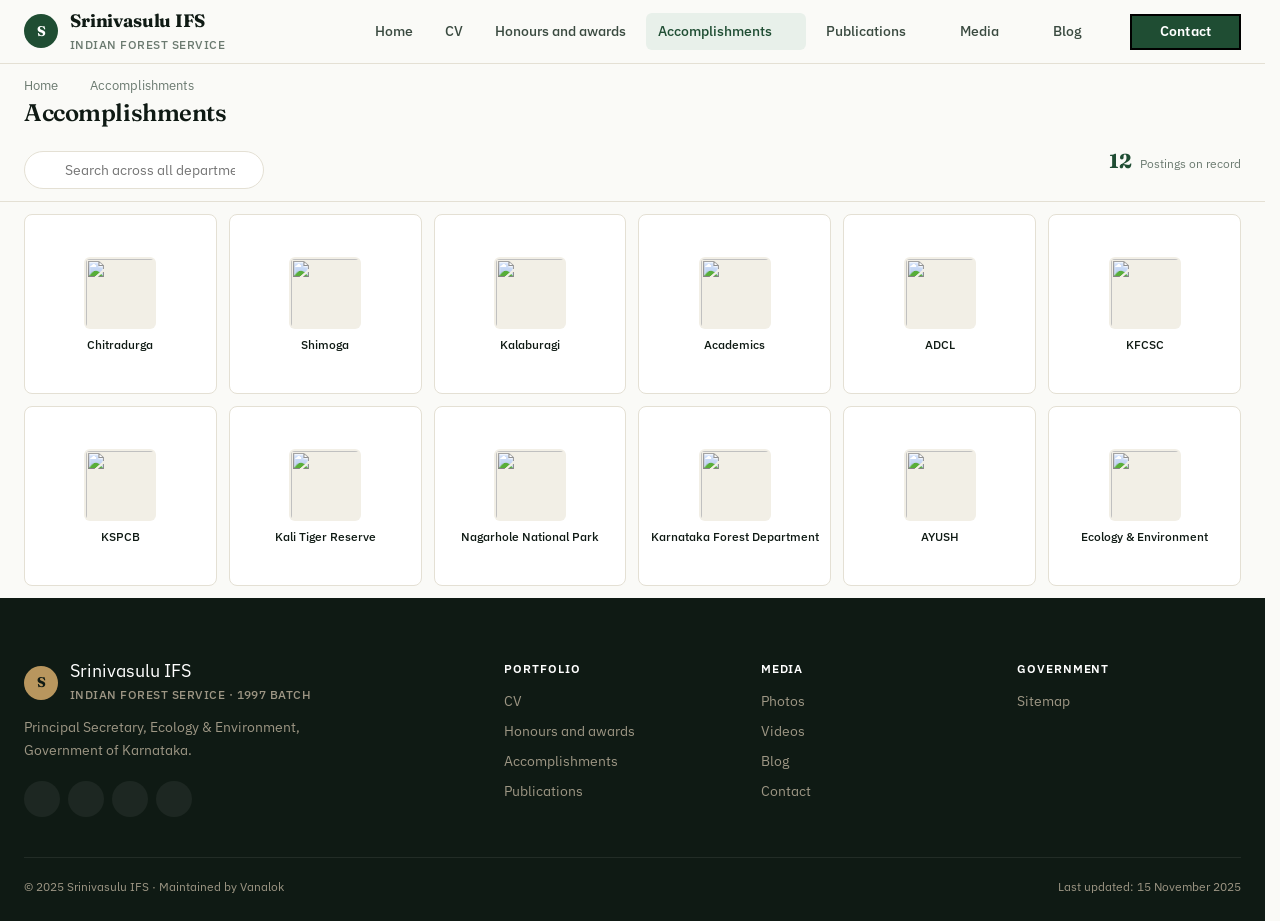
==== commit 95815e69: "redesign" ====
--- a/accomplishments.html
+++ b/accomplishments.html
@@ -9,6 +9,79 @@
   <link rel="preconnect" href="https://fonts.gstatic.com" crossorigin>
   <link href="https://fonts.googleapis.com/css2?family=Fraunces:opsz,wght@9..144,400;9..144,500;9..144,600;9..144,700&family=IBM+Plex+Sans:wght@400;500;600;700&family=IBM+Plex+Mono:wght@400;500&family=Noto+Sans+Kannada:wght@400;500;600&display=swap" rel="stylesheet">
   <link rel="stylesheet" href="design-system.css">
+  <style>
+    .page-hero {
+      padding: var(--s-3) 0 !important;
+    }
+    .page-hero h1 {
+      font-size: var(--t-24) !important;
+      margin-bottom: var(--s-1) !important;
+    }
+    .page-hero .breadcrumb {
+      margin-bottom: var(--s-1) !important;
+    }
+    .page-hero-stat {
+      display: flex;
+      align-items: baseline;
+      gap: var(--s-2);
+    }
+    .page-hero-stat .num {
+      font-size: var(--t-20) !important;
+    }
+    .page-hero-stat .lbl {
+      font-size: var(--t-12) !important;
+      margin-top: 0 !important;
+    }
+    .section {
+      padding: var(--s-3) 0 !important;
+    }
+    .dept-grid {
+      grid-template-columns: repeat(6, 1fr) !important;
+      gap: var(--s-3) !important;
+    }
+    .dept-card {
+      padding: var(--s-2) !important;
+      min-height: 180px !important;
+      justify-content: center !important;
+      align-items: center !important;
+      text-align: center !important;
+    }
+    .dept-logo {
+      width: 72px !important;
+      height: 72px !important;
+      margin-bottom: var(--s-2) !important;
+      padding: 2px !important;
+    }
+    .dept-card h3 {
+      font-size: var(--t-12) !important;
+      margin-bottom: 0 !important;
+      font-weight: 500 !important;
+      line-height: 1.25 !important;
+    }
+    .dept-meta {
+      display: none !important;
+    }
+    .dept-arrow {
+      display: none !important;
+    }
+    .dept-card:hover {
+      transform: none !important;
+    }
+    @media (max-width: 1024px) {
+      .dept-grid { grid-template-columns: repeat(6, 1fr) !important; }
+      .dept-card { min-height: 140px !important; }
+      .dept-logo { width: 44px !important; height: 44px !important; }
+    }
+    @media (max-width: 820px) {
+      .dept-grid { grid-template-columns: repeat(4, 1fr) !important; } /* 3 rows on small tablets */
+    }
+    @media (max-width: 600px) {
+      .dept-grid { grid-template-columns: repeat(3, 1fr) !important; }
+    }
+    @media (max-width: 400px) {
+      .dept-grid { grid-template-columns: repeat(2, 1fr) !important; }
+    }
+  </style>
 </head>
 <body>
 
@@ -21,8 +94,6 @@
     <div class="container reveal">
       <div class="breadcrumb"><a href="index.html">Home</a> <i data-lucide="chevron-right" class="icon-sm"></i> <span>Accomplishments</span></div>
       <h1>Accomplishments</h1>
-      <p class="lede">Field record across twelve departments and postings. Browse by posting in chronological order — earliest to most recent.</p>
-
       <div style="display:flex; gap:var(--s-3); margin-top:var(--s-6); flex-wrap:wrap;">
         <div class="search-input" style="flex:1; max-width:420px;">
           <i data-lucide="search" class="icon-sm"></i>
@@ -64,12 +135,6 @@
       <button class="dept-card" data-slug="${d.slug}" aria-label="${d.name}">
         <img class="dept-logo" src="${logos[d.slug] || ''}" alt="" loading="lazy">
         <h3>${d.name}</h3>
-        <div class="dept-meta">
-          <span class="period">${d.period}</span>
-          <span class="dot"></span>
-          <span>${d.kind}</span>
-        </div>
-        <span class="dept-arrow"><i data-lucide="arrow-up-right"></i></span>
       </button>
     `).join('');
     window.SrIcons && window.SrIcons();
--- a/design-system.css
+++ b/design-system.css
@@ -90,7 +90,7 @@
 
 /* ---------- 2. RESET + BASE ---------------------------------------------- */
 *,*::before,*::after{ box-sizing:border-box; margin:0; padding:0; }
-html{ scroll-behavior:smooth; -webkit-text-size-adjust:100%; }
+html{ scroll-behavior:smooth; -webkit-text-size-adjust:100%; scrollbar-gutter: stable; }
 body{
   font-family:var(--f-body);
   font-size:16px; line-height:1.55;
@@ -98,6 +98,12 @@
   font-feature-settings:"ss01","cv11";
   -webkit-font-smoothing:antialiased;
   text-rendering:optimizeLegibility;
+  display: flex;
+  flex-direction: column;
+  min-height: 100vh;
+}
+main, #main {
+  flex: 1 0 auto;
 }
 img,svg,video{ display:block; max-width:100%; height:auto; }
 a{ color:inherit; text-decoration:none; }
@@ -172,7 +178,7 @@
   height:var(--nav-h);
   transition:height var(--d), box-shadow var(--d), background var(--d);
 }
-.nav-bar.is-scrolled{ height:52px; box-shadow:var(--e1); }
+.nav-bar.is-scrolled{ box-shadow:var(--e1); }
 .nav-bar .container{ display:flex; align-items:center; gap:var(--s-6); height:100%; }
 .brand{
   display:flex; align-items:center; gap:var(--s-3);
@@ -978,3 +984,535 @@
 
 .empty-state{ text-align:center; padding:var(--s-16) var(--s-4); color:var(--ink-3); }
 .empty-state [data-lucide]{ width:48px; height:48px; margin:0 auto var(--s-4); color:var(--line-2); }
+
+/* ==========================================================================
+   26. HOMEPAGE REDESIGN — Split Hero, Stats, Speech, Timeline, Areas
+   ========================================================================== */
+
+/* --- HERO SPLIT --- */
+.hero-split{
+  position:relative;
+  min-height:min(88vh, 800px);
+  display:grid;
+  grid-template-columns:1fr 1fr;
+  overflow:hidden;
+  background:linear-gradient(135deg, #0a2e1a 0%, #0F1A14 40%, #122a1c 100%);
+  color:#fff;
+}
+.hero-split-text{
+  display:flex;
+  flex-direction:column;
+  justify-content:center;
+  padding:var(--s-16) var(--s-12);
+  position:relative;
+  z-index:2;
+}
+.hero-split-text .tag{
+  background:rgba(255,255,255,.1);
+  color:rgba(255,255,255,.9);
+  backdrop-filter:blur(6px);
+  align-self:flex-start;
+  margin-bottom:var(--s-5);
+}
+.hero-split-text h1{
+  color:#fff;
+  font-size:clamp(var(--t-40), 5vw, var(--t-72));
+  margin-bottom:var(--s-5);
+  max-width:14ch;
+  line-height:1.08;
+}
+.hero-split-text .hero-role{
+  font-size:clamp(var(--t-14), 1.2vw, var(--t-16));
+  color:rgba(232,228,214,.7);
+  line-height:1.6;
+  max-width:42ch;
+  margin-bottom:var(--s-8);
+}
+.hero-quote{
+  position:relative;
+  padding:var(--s-6) var(--s-8);
+  margin-top:var(--s-4);
+  background:linear-gradient(135deg, rgba(45,138,85,.15), rgba(31,77,51,.2));
+  border-left:3px solid var(--gold);
+  border-radius:0 var(--r-md) var(--r-md) 0;
+  backdrop-filter:blur(8px);
+}
+.hero-quote p{
+  font-family:var(--f-display);
+  font-style:italic;
+  font-size:clamp(var(--t-16), 1.6vw, var(--t-20));
+  color:#F2EAD7;
+  line-height:1.55;
+}
+.hero-quote .leaf-icon{
+  position:absolute;
+  top:-14px; left:-14px;
+  width:28px; height:28px;
+  background:var(--gold);
+  border-radius:50%;
+  display:grid; place-items:center;
+  color:#0F1A14;
+}
+.hero-split-img{
+  position:relative;
+  overflow:hidden;
+}
+.hero-split-img img{
+  width:100%;
+  height:100%;
+  object-fit:cover;
+  object-position:center top;
+}
+.hero-split-img::after{
+  content:'';
+  position:absolute;
+  inset:0;
+  background:linear-gradient(90deg, #0F1A14 0%, transparent 30%),
+             linear-gradient(180deg, transparent 60%, rgba(15,26,20,.4) 100%);
+  pointer-events:none;
+}
+.hero-split-btns{
+  display:flex;
+  gap:12px;
+  margin-top:var(--s-8);
+  flex-wrap:wrap;
+}
+.hero-split-btns .btn-primary{
+  background:var(--gold);
+  color:#0F1A14;
+  border-color:var(--gold);
+}
+.hero-split-btns .btn-primary:hover{
+  background:#d4a84a;
+  transform:translateY(-2px);
+  box-shadow:0 8px 24px rgba(184,150,94,.3);
+}
+.hero-split-btns .btn-outline{
+  color:#fff;
+  border-color:rgba(255,255,255,.35);
+}
+.hero-split-btns .btn-outline:hover{
+  background:rgba(255,255,255,.1);
+  border-color:#fff;
+}
+
+@media (max-width:900px){
+  .hero-split{
+    grid-template-columns:1fr;
+    min-height:auto;
+  }
+  .hero-split-text{
+    padding:var(--s-12) var(--s-6) var(--s-8);
+    order:2;
+  }
+  .hero-split-img{
+    height:50vh;
+    max-height:400px;
+    order:1;
+  }
+  .hero-split-img::after{
+    background:linear-gradient(180deg, transparent 50%, #0F1A14 100%);
+  }
+}
+
+/* --- STATS STRIP --- */
+.stats-strip{
+  background:linear-gradient(135deg, #1a3d28 0%, #0d2e1a 50%, #152b1e 100%);
+  padding:var(--s-8) 0;
+  border-top:1px solid rgba(184,150,94,.25);
+  border-bottom:1px solid rgba(184,150,94,.25);
+  position:relative;
+  overflow:hidden;
+}
+.stats-strip::before{
+  content:'';
+  position:absolute;
+  inset:0;
+  background:repeating-linear-gradient(
+    90deg,
+    transparent,
+    transparent 20%,
+    rgba(184,150,94,.04) 20%,
+    rgba(184,150,94,.04) 20.5%
+  );
+  pointer-events:none;
+}
+.stats-strip-inner{
+  display:flex;
+  justify-content:space-around;
+  align-items:center;
+  flex-wrap:wrap;
+  gap:var(--s-6) var(--s-4);
+  position:relative;
+  z-index:1;
+}
+.stat-item{
+  text-align:center;
+  min-width:120px;
+  position:relative;
+  padding:var(--s-3) var(--s-5);
+}
+.stat-item:not(:last-child)::after{
+  content:'';
+  position:absolute;
+  right:-2px;
+  top:50%;
+  transform:translateY(-50%);
+  width:1px;
+  height:60%;
+  background:rgba(184,150,94,.2);
+}
+.stat-item .stat-num{
+  font-family:var(--f-display);
+  font-size:var(--t-40);
+  font-weight:700;
+  color:#F2EAD7;
+  line-height:1;
+  margin-bottom:6px;
+}
+.stat-item .stat-lbl{
+  font-size:var(--t-12);
+  color:rgba(232,228,214,.5);
+  text-transform:uppercase;
+  letter-spacing:.1em;
+  font-weight:500;
+}
+@media (max-width:768px){
+  .stats-strip-inner{ justify-content:center; }
+  .stat-item:not(:last-child)::after{ display:none; }
+  .stat-item .stat-num{ font-size:var(--t-32); }
+}
+
+/* --- SPEECH / ABOUT SECTION --- */
+.speech-section{
+  padding:var(--s-16) 0;
+  background:var(--paper);
+}
+.speech-grid{
+  display:grid;
+  grid-template-columns:1fr 1fr;
+  gap:var(--s-10);
+  align-items:start;
+}
+.speech-quote-card{
+  background:linear-gradient(160deg, #f0faf5 0%, #e8f5f0 50%, #fef9ee 100%);
+  border-radius:var(--r-lg);
+  padding:var(--s-10);
+  border:1px solid rgba(45,138,85,.12);
+  position:relative;
+  overflow:hidden;
+}
+.speech-quote-card::before{
+  content:'\201C';
+  position:absolute;
+  top:-10px; left:20px;
+  font-family:var(--f-display);
+  font-size:8rem;
+  color:rgba(31,77,51,.06);
+  line-height:1;
+  pointer-events:none;
+}
+.speech-quote-card .section-eyebrow{
+  margin-bottom:var(--s-4);
+}
+.speech-quote-card h2{
+  font-size:clamp(var(--t-24), 3vw, var(--t-40));
+  margin-bottom:var(--s-5);
+  line-height:1.15;
+}
+.speech-quote-card h2 span{
+  color:var(--brand);
+}
+.speech-quote-text{
+  font-size:var(--t-16);
+  color:var(--ink-2);
+  line-height:1.75;
+  font-style:italic;
+}
+.speech-bio-card{
+  display:flex;
+  flex-direction:column;
+  gap:var(--s-6);
+}
+.academic-badges{
+  display:flex;
+  flex-wrap:wrap;
+  gap:var(--s-3);
+}
+.acad-badge{
+  display:inline-flex;
+  align-items:center;
+  gap:8px;
+  padding:10px 16px;
+  background:var(--surface);
+  border:1px solid var(--line);
+  border-radius:var(--r-pill);
+  font-size:var(--t-13);
+  font-weight:600;
+  color:var(--ink);
+  transition:all var(--d-fast);
+}
+.acad-badge:hover{
+  border-color:var(--brand);
+  background:var(--brand-soft);
+  transform:translateY(-1px);
+}
+.acad-badge .badge-icon{
+  width:24px; height:24px;
+  border-radius:50%;
+  display:grid; place-items:center;
+  flex-shrink:0;
+}
+.acad-badge .badge-icon.gold{ background:var(--gold-soft); color:var(--gold); }
+.acad-badge .badge-icon.green{ background:var(--brand-soft); color:var(--brand); }
+.acad-badge .badge-icon.blue{ background:var(--info-soft); color:var(--info); }
+.acad-badge .badge-icon.orange{ background:var(--accent-soft); color:var(--accent); }
+
+.service-summary{
+  background:var(--surface);
+  border:1px solid var(--line);
+  border-radius:var(--r-lg);
+  padding:var(--s-8);
+}
+.service-summary h3{
+  font-size:var(--t-20);
+  margin-bottom:var(--s-4);
+  color:var(--ink);
+}
+.service-summary p{
+  font-size:var(--t-14);
+  color:var(--ink-2);
+  line-height:1.75;
+  margin-bottom:var(--s-4);
+}
+.service-summary p:last-child{ margin-bottom:0; }
+
+@media (max-width:900px){
+  .speech-grid{ grid-template-columns:1fr; gap:var(--s-6); }
+}
+
+/* --- HORIZONTAL IMPACT TIMELINE --- */
+.impact-timeline-section{
+  padding:var(--s-12) 0 var(--s-16);
+  background:linear-gradient(160deg, #f0faf5 0%, #e8f5f0 50%, #fef9ee 100%);
+  border-top:3px solid var(--brand);
+  border-bottom:3px solid var(--brand);
+  overflow:hidden;
+}
+.impact-timeline-header{
+  text-align:center;
+  margin-bottom:var(--s-12);
+}
+.impact-timeline-header h2{
+  font-size:clamp(var(--t-32), 4vw, var(--t-56));
+}
+.impact-timeline-header h2 span{
+  color:var(--accent);
+}
+.impact-timeline-track{
+  position:relative;
+  padding:var(--s-4) var(--s-6);
+  overflow-x:auto;
+  scrollbar-width:thin;
+  scrollbar-color:var(--brand-soft) transparent;
+}
+.impact-timeline-track::-webkit-scrollbar{ height:6px; }
+.impact-timeline-track::-webkit-scrollbar-thumb{ background:var(--brand); border-radius:var(--r-pill); }
+.impact-timeline-line{
+  display:flex;
+  align-items:flex-start;
+  position:relative;
+  min-width:max-content;
+  padding-bottom:var(--s-6);
+}
+.impact-timeline-line::before{
+  content:'';
+  position:absolute;
+  top:20px;
+  left:0;
+  right:0;
+  height:3px;
+  background:linear-gradient(90deg, var(--brand), var(--gold), var(--brand));
+  border-radius:var(--r-pill);
+  z-index:0;
+}
+.impact-stage{
+  display:flex;
+  flex-direction:column;
+  align-items:center;
+  min-width:160px;
+  position:relative;
+  z-index:1;
+  padding:0 var(--s-4);
+}
+.impact-dot{
+  width:18px;
+  height:18px;
+  border-radius:50%;
+  background:linear-gradient(135deg, var(--brand), var(--gold));
+  border:3px solid #fff;
+  box-shadow:0 0 0 3px var(--brand), 0 4px 12px rgba(31,77,51,.2);
+  margin-bottom:var(--s-5);
+  position:relative;
+  transition:transform var(--d), box-shadow var(--d);
+}
+.impact-stage:hover .impact-dot{
+  transform:scale(1.3);
+  box-shadow:0 0 0 4px var(--gold), 0 6px 20px rgba(184,150,94,.3);
+}
+.impact-dot.active{
+  width:22px;
+  height:22px;
+  background:var(--gold);
+  box-shadow:0 0 0 4px var(--gold-soft), 0 0 20px rgba(184,150,94,.4);
+}
+.impact-stage-label{
+  font-family:var(--f-mono);
+  font-size:var(--t-12);
+  color:var(--ink-3);
+  letter-spacing:.06em;
+  margin-bottom:4px;
+  text-transform:uppercase;
+}
+.impact-stage-title{
+  font-family:var(--f-display);
+  font-size:var(--t-14);
+  font-weight:600;
+  color:var(--ink);
+  text-align:center;
+  max-width:140px;
+  line-height:1.3;
+}
+
+/* --- AREAS OF WORK (horizontal scroll) --- */
+.areas-section{
+  padding:var(--s-12) 0;
+  background:var(--paper-2);
+}
+.areas-section .section-head{
+  margin-bottom:var(--s-6);
+}
+.areas-track{
+  display:flex;
+  gap:var(--s-4);
+  overflow-x:auto;
+  scroll-snap-type:x mandatory;
+  padding:var(--s-2) 0 var(--s-6);
+  scrollbar-width:thin;
+  scrollbar-color:var(--line-2) transparent;
+}
+.areas-track::-webkit-scrollbar{ height:8px; }
+.areas-track::-webkit-scrollbar-thumb{ background:var(--line-2); border-radius:var(--r-pill); }
+.areas-track > article{
+  flex:0 0 280px;
+  scroll-snap-align:start;
+}
+.area-card{
+  background:var(--surface);
+  border:1px solid var(--line);
+  border-radius:var(--r-md);
+  overflow:hidden;
+  height:100%;
+  display:flex;
+  flex-direction:column;
+  transition:transform var(--d), box-shadow var(--d), border-color var(--d);
+  text-decoration:none;
+  color:inherit;
+}
+.area-card:hover{
+  transform:translateY(-4px);
+  box-shadow:var(--e2);
+  border-color:var(--brand);
+}
+.area-card-img{
+  aspect-ratio:3/2;
+  background:var(--paper-2);
+  overflow:hidden;
+  position:relative;
+}
+.area-card-img img{
+  width:100%;
+  height:100%;
+  object-fit:contain;
+  padding:20px;
+  background:var(--paper-2);
+  transition:transform var(--d-slow);
+}
+.area-card:hover .area-card-img img{
+  transform:scale(1.06);
+}
+.area-card-body{
+  padding:var(--s-4);
+  display:flex;
+  flex-direction:column;
+  flex:1;
+}
+.area-card-period{
+  font-family:var(--f-mono);
+  font-size:var(--t-12);
+  color:var(--ink-3);
+  margin-bottom:4px;
+}
+.area-card-name{
+  font-family:var(--f-display);
+  font-size:var(--t-16);
+  font-weight:600;
+  line-height:1.3;
+  margin-bottom:4px;
+  color:var(--ink);
+}
+.area-card-kind{
+  font-size:var(--t-13);
+  color:var(--ink-3);
+  margin-top:auto;
+}
+
+/* --- UPDATED CTA STRIP --- */
+.cta-strip-v2{
+  background:linear-gradient(135deg, #0d3d20 0%, #1a6b3c 50%, #0d4f2a 100%);
+  padding:var(--s-16) var(--s-6);
+  text-align:center;
+  position:relative;
+  overflow:hidden;
+  border-top:3px solid var(--gold);
+}
+.cta-strip-v2::before{
+  content:'';
+  position:absolute;
+  inset:0;
+  background:radial-gradient(circle at 30% 50%, rgba(184,150,94,.08) 0%, transparent 70%),
+             radial-gradient(circle at 70% 50%, rgba(45,138,85,.08) 0%, transparent 70%);
+  pointer-events:none;
+}
+.cta-strip-v2 h2{
+  font-family:var(--f-display);
+  color:#F2EAD7;
+  font-size:clamp(var(--t-32), 3.5vw, var(--t-56));
+  margin-bottom:var(--s-3);
+  position:relative;
+  z-index:1;
+}
+.cta-strip-v2 .cta-email{
+  display:block;
+  color:rgba(242,234,215,.6);
+  font-size:var(--t-16);
+  margin-bottom:var(--s-8);
+  position:relative;
+  z-index:1;
+  transition:color var(--d-fast);
+}
+.cta-strip-v2 .cta-email:hover{
+  color:#F2EAD7;
+}
+.cta-strip-v2 .btn{
+  position:relative;
+  z-index:1;
+  background:var(--gold);
+  color:#0F1A14;
+  border-color:var(--gold);
+}
+.cta-strip-v2 .btn:hover{
+  background:#d4a84a;
+  transform:translateY(-2px);
+  box-shadow:0 8px 24px rgba(184,150,94,.3);
+}
